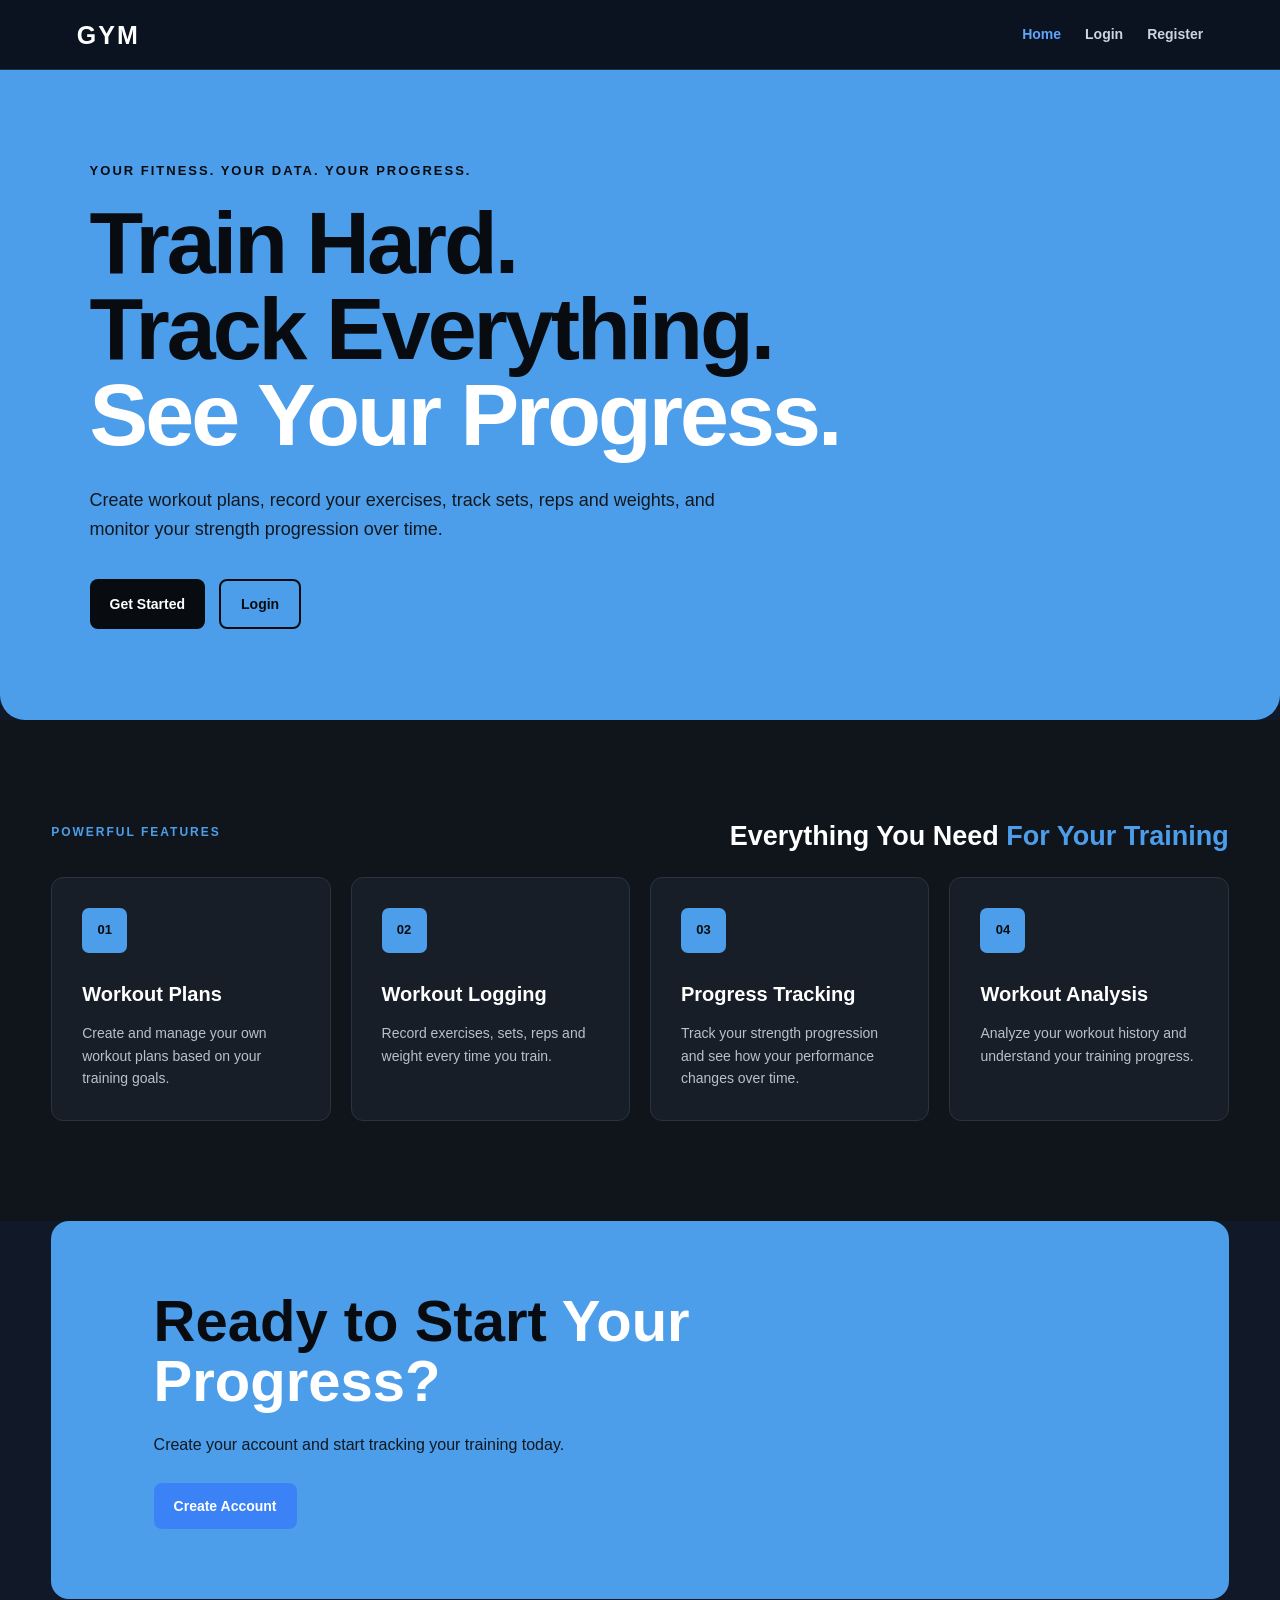
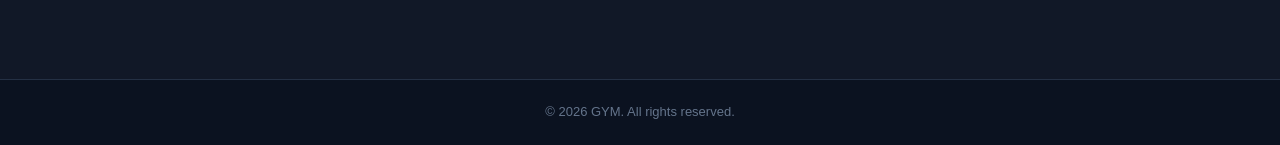
==== index.html @ 54dbe1bd "litte upgrade" ====
<!DOCTYPE html>
<html lang="en">
<head>
    <meta charset="UTF-8">
    <meta name="viewport" content="width=device-width, initial-scale=1.0">

    <title>Gym | Train. Track. Progress.</title>

    <!-- Main CSS -->
    <link rel="stylesheet" href="style.css">
    <script src="js/main.js"></script>
</head>

<body>

    <!-- Navigation Bar -->
    <header class="navbar">

        <div class="logo">
            <a href="index.html">GYM</a>
        </div>

        <nav>
            <a href="index.html" class="active">Home</a>
            <a href="login.html">Login</a>
            <a href="register.html">Register</a>
        </nav>

    </header>


    <!-- Hero Section -->
    <main>

        <section class="hero">

            <div class="hero-content">

                <p class="hero-tag">YOUR FITNESS. YOUR DATA. YOUR PROGRESS.</p>

                <h1>
                    Train Hard.<br>
                    Track Everything.<br>
                    <span>See Your Progress.</span>
                </h1>

                <p class="hero-description">
                    Create workout plans, record your exercises, track
                    sets, reps and weights, and monitor your strength
                    progression over time.
                </p>

                <div class="hero-buttons">
                    <a href="register.html" class="btn primary-btn">
                        Get Started
                    </a>

                    <a href="login.html" class="btn secondary-btn">
                        Login
                    </a>
                </div>

            </div>

        </section>


        <!-- Features Section -->
        <section class="features">

            <div class="section-heading">
                <p>POWERFUL FEATURES</p>

                <h2>
                    Everything You Need
                    <span>For Your Training</span>
                </h2>
            </div>


            <div class="feature-grid">

                <!-- Feature 1 -->
                <article class="feature-card">

                    <div class="feature-icon">01</div>

                    <h3>Workout Plans</h3>

                    <p>
                        Create and manage your own workout plans
                        based on your training goals.
                    </p>

                </article>


                <!-- Feature 2 -->
                <article class="feature-card">

                    <div class="feature-icon">02</div>

                    <h3>Workout Logging</h3>

                    <p>
                        Record exercises, sets, reps and weight
                        every time you train.
                    </p>

                </article>


                <!-- Feature 3 -->
                <article class="feature-card">

                    <div class="feature-icon">03</div>

                    <h3>Progress Tracking</h3>

                    <p>
                        Track your strength progression and see
                        how your performance changes over time.
                    </p>

                </article>


                <!-- Feature 4 -->
                <article class="feature-card">

                    <div class="feature-icon">04</div>

                    <h3>Workout Analysis</h3>

                    <p>
                        Analyze your workout history and understand
                        your training progress.
                    </p>

                </article>

            </div>

        </section>


        <!-- Call To Action -->
        <section class="cta">

            <div class="cta-content">

                <h2>
                    Ready to Start
                    <span>Your Progress?</span>
                </h2>

                <p>
                    Create your account and start tracking your
                    training today.
                </p>

                <a href="register.html" class="btn primary-btn">
                    Create Account
                </a>

            </div>

        </section>

    </main>


    <!-- Footer -->
    <footer>

        <p>
            &copy; 2026 GYM. All rights reserved.
        </p>

    </footer>


    <!-- Main JavaScript -->
   <script src="js/main.js"></script>

</body>
</html>
---- style.css ----
```css
/* =========================================================
   GYM WEBSITE - MAIN STYLESHEET
   Theme: Medium Blue + Dark
   ========================================================= */


/* =========================================================
   1. GLOBAL RESET
   ========================================================= */

* {
    margin: 0;
    padding: 0;
    box-sizing: border-box;
}

html {
    scroll-behavior: smooth;
}

body {
    font-family: Arial, Helvetica, sans-serif;
    background: #10151c;
    color: #ffffff;
    line-height: 1.6;
}

a {
    text-decoration: none;
    color: inherit;
}

button,
input,
textarea,
select {
    font-family: inherit;
}

button {
    cursor: pointer;
}


/* =========================================================
   2. GENERAL CONTAINER
   ========================================================= */

main {
    width: 100%;
}

.login-page,
.register-page,
.dashboard,
.plans-page,
.program-page,
.workout-page,
.history-page,
.progress-page {
    width: min(1400px, 92%);
    margin: 0 auto;
}


/* =========================================================
   3. NAVIGATION
   ========================================================= */

.navbar {
    min-height: 76px;
    padding: 0 4%;

    display: flex;
    align-items: center;
    justify-content: space-between;

    background: #080c11;
    border-bottom: 1px solid #26313d;

    position: sticky;
    top: 0;
    z-index: 1000;
}

.logo a {
    font-size: 28px;
    font-weight: 900;
    letter-spacing: 3px;
    color: #4d9eea;
}

.navbar nav {
    display: flex;
    align-items: center;
    gap: 24px;
}

.navbar nav a {
    color: #ffffff;
    font-size: 14px;
    font-weight: 600;
    transition: 0.25s ease;
}

.navbar nav a:hover,
.navbar nav a.active {
    color: #5ca8ed;
}

.logout-btn {
    border: none;
    background: #4d9eea;
    color: #080c11;

    padding: 10px 18px;
    border-radius: 7px;

    font-weight: 700;
    font-size: 14px;

    transition: 0.25s ease;
}

.logout-btn:hover {
    background: #78baf0;
    transform: translateY(-2px);
}


/* =========================================================
   4. BUTTONS
   ========================================================= */

.btn {
    display: inline-flex;
    align-items: center;
    justify-content: center;

    padding: 12px 22px;

    border-radius: 7px;

    font-size: 14px;
    font-weight: 700;

    border: none;

    transition: 0.25s ease;
}

.primary-btn {
    background: #4d9eea;
    color: #080c11;
}

.primary-btn:hover {
    background: #78baf0;
    transform: translateY(-2px);
}

.secondary-btn {
    background: #1a222c;
    color: #ffffff;
    border: 1px solid #354353;
}

.secondary-btn:hover {
    background: #263341;
    border-color: #4d9eea;
}


/* =========================================================
   5. HERO SECTION
   ========================================================= */

.hero {
    min-height: 650px;

    display: flex;
    align-items: center;

    padding: 80px 7%;

    background: #4d9eea;
    color: #080c11;

    border-radius: 0 0 25px 25px;
}

.hero-content {
    max-width: 800px;
}

.hero-tag {
    font-size: 13px;
    font-weight: 900;
    letter-spacing: 2px;
    margin-bottom: 18px;
}

.hero h1 {
    font-size: clamp(48px, 7vw, 88px);
    line-height: 0.98;
    letter-spacing: -3px;
    margin-bottom: 28px;
}

.hero h1 span {
    color: #ffffff;
}

.hero-description {
    max-width: 650px;
    font-size: 18px;
    margin-bottom: 35px;
    color: #111820;
}

.hero-buttons {
    display: flex;
    gap: 14px;
    flex-wrap: wrap;
}

.hero .primary-btn {
    background: #080c11;
    color: #ffffff;
}

.hero .primary-btn:hover {
    background: #1d2731;
}

.hero .secondary-btn {
    background: transparent;
    color: #080c11;
    border: 2px solid #080c11;
}


/* =========================================================
   6. SECTION HEADINGS
   ========================================================= */

.section-heading {
    margin-bottom: 35px;
}

.section-heading p,
.section-label,
.page-label,
.card-label,
.dashboard-label {
    font-size: 12px;
    font-weight: 800;
    letter-spacing: 2px;
    color: #4d9eea;
    margin-bottom: 8px;
}

.section-heading h2,
.card-header h2 {
    font-size: 30px;
    line-height: 1.2;
}

.section-heading h2 span,
.info-content h2 span,
.cta h2 span {
    color: #4d9eea;
}


/* =========================================================
   7. FEATURES
   ========================================================= */

.features {
    padding: 100px 4%;
    background: #10151c;
    color: #ffffff;
}

.feature-grid {
    display: grid;
    grid-template-columns: repeat(4, 1fr);
    gap: 20px;
}

.feature-card {
    padding: 30px;

    background: #171e27;

    border: 1px solid #283441;
    border-radius: 12px;

    transition: 0.25s ease;
}

.feature-card:hover {
    transform: translateY(-5px);
    border-color: #4d9eea;
}

.feature-icon {
    width: 45px;
    height: 45px;

    display: flex;
    align-items: center;
    justify-content: center;

    margin-bottom: 25px;

    background: #4d9eea;
    color: #080c11;

    border-radius: 7px;

    font-size: 13px;
    font-weight: 900;
}

.feature-card h3 {
    font-size: 20px;
    margin-bottom: 12px;
}

.feature-card p {
    color: #b8c1ca;
    font-size: 14px;
}


/* =========================================================
   8. CTA
   ========================================================= */

.cta {
    margin: 0 4% 80px;
    padding: 70px 8%;

    background: #4d9eea;
    color: #080c11;

    border-radius: 18px;
}

.cta-content {
    max-width: 750px;
}

.cta h2 {
    font-size: clamp(35px, 5vw, 58px);
    line-height: 1.05;
    margin-bottom: 20px;
}

.cta h2 span {
    color: #ffffff;
}

.cta p {
    margin-bottom: 25px;
    color: #111820;
}


/* =========================================================
   9. LOGIN & REGISTER
   ========================================================= */

.login-page,
.register-page {
    min-height: calc(100vh - 76px);

    display: flex;
    align-items: center;
    justify-content: center;

    padding: 50px 0;
}

.login-container,
.register-container {
    width: 100%;
    max-width: 470px;

    padding: 42px;

    background: #171e27;

    border: 1px solid #2d3a48;
    border-radius: 15px;

    box-shadow: 0 20px 60px rgba(0, 0, 0, 0.35);
}

.login-header,
.register-header {
    text-align: center;
    margin-bottom: 32px;
}

.login-header h1,
.register-header h1 {
    font-size: 42px;
    letter-spacing: 4px;
    color: #4d9eea;
}

.login-header p,
.register-header p {
    color: #b8c1ca;
    margin-top: 8px;
}


/* =========================================================
   10. FORMS
   ========================================================= */

.form-group {
    margin-bottom: 20px;
}

.form-group label {
    display: block;
    margin-bottom: 8px;

    font-size: 14px;
    font-weight: 700;

    color: #ffffff;
}

.form-group input,
.form-group textarea,
.form-group select {
    width: 100%;

    padding: 13px 14px;

    background: #0e141b;
    color: #ffffff;

    border: 1px solid #354353;
    border-radius: 7px;

    outline: none;

    font-size: 14px;

    transition: 0.25s ease;
}

.form-group input::placeholder,
.form-group textarea::placeholder {
    color: #75818d;
}

.form-group input:focus,
.form-group textarea:focus,
.form-group select:focus {
    border-color: #4d9eea;
    box-shadow: 0 0 0 3px rgba(77, 158, 234, 0.12);
}

.form-group textarea {
    resize: vertical;
    min-height: 100px;
}

.form-group select {
    cursor: pointer;
}

form > button {
    width: 100%;

    padding: 14px;

    border: none;
    border-radius: 7px;

    background: #4d9eea;
    color: #080c11;

    font-weight: 800;
    font-size: 15px;

    transition: 0.25s ease;
}

form > button:hover {
    background: #78baf0;
}

.form-message {
    min-height: 20px;
    margin: 8px 0 15px;

    font-size: 13px;
}

.register-link,
.login-link {
    text-align: center;
    margin-top: 25px;

    color: #aab5bf;
    font-size: 14px;
}

.register-link a,
.login-link a {
    color: #4d9eea;
    font-weight: 700;
}

.register-link a:hover,
.login-link a:hover {
    text-decoration: underline;
}


/* =========================================================
   11. PAGE HEADER
   ========================================================= */

.page-header,
.dashboard-header {
    padding: 55px 0 35px;

    display: flex;
    align-items: flex-end;
    justify-content: space-between;

    gap: 30px;
}

.page-header h1,
.dashboard-header h1 {
    font-size: clamp(35px, 5vw, 55px);
    line-height: 1.05;
    margin-bottom: 12px;
}

.page-header p:not(.page-label),
.dashboard-header p:not(.dashboard-label) {
    color: #aeb8c2;
    max-width: 650px;
}


/* =========================================================
   12. DASHBOARD
   ========================================================= */

.stats-grid {
    display: grid;
    grid-template-columns: repeat(4, 1fr);
    gap: 18px;
    margin-bottom: 30px;
}

.stat-card {
    padding: 25px;

    background: #171e27;

    border: 1px solid #2b3845;
    border-radius: 12px;
}

.stat-card p {
    color: #9da9b4;
    font-size: 13px;
    margin-bottom: 8px;
}

.stat-card h2 {
    font-size: 34px;
    margin-bottom: 5px;
}

.stat-card span {
    color: #6f7c88;
    font-size: 12px;
}

.dashboard-grid {
    display: grid;
    grid-template-columns: 1.5fr 1fr;
    gap: 20px;
}

.dashboard-card,
.filter-card,
.workout-info-card,
.form-card,
.info-card {
    background: #171e27;
    border: 1px solid #2b3845;
    border-radius: 12px;
    padding: 30px;
}

.card-header {
    display: flex;
    align-items: center;
    justify-content: space-between;
    gap: 20px;
    margin-bottom: 25px;
}

.card-header > a {
    color: #4d9eea;
    font-size: 13px;
    font-weight: 700;
}

.workout-list {
    display: flex;
    flex-direction: column;
    gap: 12px;
}

.empty-state {
    padding: 45px 25px;
    text-align: center;
    color: #8d99a5;
}

.empty-state h3 {
    color: #ffffff;
    margin-bottom: 8px;
}

.empty-state p {
    max-width: 450px;
    margin: 0 auto 20px;
}

.empty-icon {
    width: 55px;
    height: 55px;

    display: flex;
    align-items: center;
    justify-content: center;

    margin: 0 auto 20px;

    border-radius: 50%;

    background: #4d9eea;
    color: #080c11;

    font-size: 25px;
    font-weight: 900;
}


/* =========================================================
   13. QUICK ACTIONS
   ========================================================= */

.quick-actions {
    display: flex;
    flex-direction: column;
    gap: 12px;
}

.action-card {
    display: flex;
    align-items: center;
    gap: 18px;

    padding: 18px;

    background: #10151c;
    border: 1px solid #2c3946;
    border-radius: 9px;

    transition: 0.25s ease;
}

.action-card:hover {
    border-color: #4d9eea;
    transform: translateX(4px);
}

.action-number {
    color: #4d9eea;
    font-weight: 900;
    font-size: 13px;
}

.action-card h3 {
    font-size: 15px;
    margin-bottom: 3px;
}

.action-card p {
    color: #85919c;
    font-size: 12px;
}


/* =========================================================
   14. MOTIVATION / INFO CARD
   ========================================================= */

.motivation-card,
.info-card {
    margin-top: 25px;
    margin-bottom: 60px;
}

.motivation-card {
    padding: 50px;

    background: #4d9eea;
    color: #080c11;

    border-radius: 15px;
}

.motivation-card h2,
.info-content h2 {
    font-size: clamp(28px, 4vw, 45px);
    line-height: 1.1;
    margin-bottom: 15px;
}

.motivation-card h2 span {
    color: #ffffff;
}

.motivation-card p:not(.card-label) {
    max-width: 700px;
    color: #111820;
}


/* =========================================================
   15. PLANS
   ========================================================= */

.plans-section,
.programs-section,
.history-section {
    margin-top: 30px;
    margin-bottom: 50px;
}

.plans-grid,
.programs-grid {
    display: grid;
    grid-template-columns: repeat(3, 1fr);
    gap: 20px;
}

.plan-card,
.program-card {
    padding: 25px;

    background: #171e27;

    border: 1px solid #2b3845;
    border-radius: 12px;

    transition: 0.25s ease;
}

.plan-card:hover,
.program-card:hover {
    border-color: #4d9eea;
    transform: translateY(-4px);
}

.plan-card h3,
.program-card h3 {
    font-size: 21px;
    margin-bottom: 10px;
}

.plan-card p,
.program-card p {
    color: #9ba6b0;
    font-size: 14px;
}

.plan-actions,
.program-actions {
    display: flex;
    gap: 8px;
    margin-top: 20px;
}


/* =========================================================
   16. FORM CARD
   ========================================================= */

.form-card {
    margin-bottom: 35px;
}

.hidden {
    display: none !important;
}

.close-btn {
    width: 35px;
    height: 35px;

    border: none;
    border-radius: 6px;

    background: #26313d;
    color: #ffffff;

    font-size: 22px;

    transition: 0.2s ease;
}

.close-btn:hover {
    background: #4d9eea;
    color: #080c11;
}

.form-actions {
    display: flex;
    justify-content: flex-end;
    gap: 12px;
    margin-top: 25px;
}


/* =========================================================
   17. WORKOUT EXERCISES
   ========================================================= */

.exercise-section {
    margin: 35px 0;
}

.exercise-card {
    margin-bottom: 20px;
    padding: 25px;

    background: #10151c;

    border: 1px solid #2b3845;
    border-radius: 10px;
}

.exercise-header {
    display: flex;
    justify-content: space-between;
    align-items: center;

    margin-bottom: 20px;
}

.exercise-header > div {
    display: flex;
    align-items: center;
    gap: 12px;
}

.exercise-number {
    color: #4d9eea;
    font-weight: 900;
}

.exercise-header h3 {
    font-size: 20px;
}

.remove-exercise,
.remove-set {
    border: none;
    background: transparent;
    color: #87939e;
    font-size: 22px;
}

.remove-exercise:hover,
.remove-set:hover {
    color: #ffffff;
}

.sets-container {
    margin-top: 20px;
}

.sets-header {
    display: flex;
    align-items: center;
    justify-content: space-between;

    margin-bottom: 12px;
}

.sets-header h4 {
    font-size: 15px;
}

.add-set-button {
    border: none;
    background: transparent;
    color: #4d9eea;
    font-weight: 700;
    font-size: 13px;
}

.set-list {
    display: flex;
    flex-direction: column;
    gap: 10px;
}

.set-row {
    display: grid;
    grid-template-columns: 35px 1fr 1fr 35px;
    align-items: end;
    gap: 10px;

    padding: 12px;

    background: #171e27;
    border: 1px solid #293541;
    border-radius: 7px;
}

.set-number {
    color: #4d9eea;
    font-weight: 900;
    padding-bottom: 12px;
}

.set-input label {
    display: block;
    color: #8f9ba6;
    font-size: 11px;
    margin-bottom: 5px;
}

.set-input input {
    width: 100%;
    padding: 9px;

    background: #0e141b;
    color: #ffffff;

    border: 1px solid #354353;
    border-radius: 5px;

    outline: none;
}

.set-input input:focus {
    border-color: #4d9eea;
}


/* =========================================================
   18. FILTERS
   ========================================================= */

.filter-card {
    margin-bottom: 35px;
}

.filter-header {
    display: flex;
    justify-content: space-between;
    align-items: center;

    margin-bottom: 25px;
}

.filter-grid {
    display: grid;
    grid-template-columns: 2fr 1fr 1fr;
    gap: 15px;
}


/* =========================================================
   19. HISTORY
   ========================================================= */

.history-list {
    display: flex;
    flex-direction: column;
    gap: 14px;
}

.history-item {
    padding: 20px;

    display: flex;
    justify-content: space-between;
    align-items: center;
    gap: 20px;

    background: #171e27;
    border: 1px solid #2b3845;
    border-radius: 10px;
}

.history-item:hover {
    border-color: #4d9eea;
}

.history-item h3 {
    font-size: 17px;
}

.history-item p {
    color: #8995a0;
    font-size: 13px;
}

.history-actions {
    display: flex;
    gap: 8px;
}


/* =========================================================
   20. MODAL
   ========================================================= */

.modal {
    position: fixed;
    inset: 0;
    z-index: 2000;

    display: flex;
    align-items: center;
    justify-content: center;

    padding: 20px;

    background: rgba(0, 0, 0, 0.75);
}

.modal.hidden {
    display: none;
}

.modal-content {
    width: 100%;
    max-width: 750px;
    max-height: 90vh;

    overflow-y: auto;

    padding: 30px;

    background: #171e27;
    color: #ffffff;

    border: 1px solid #354353;
    border-radius: 14px;
}

.modal-info {
    display: grid;
    grid-template-columns: 1fr 1fr;
    gap: 15px;

    margin-bottom: 25px;
}

.modal-info > div {
    padding: 15px;

    background: #10151c;
    border-radius: 7px;
}

.modal-info span {
    display: block;
    color: #7f8b96;
    font-size: 12px;
    margin-bottom: 4px;
}

.modal-exercises h3,
.modal-notes h3 {
    margin-bottom: 12px;
}

.modal-notes {
    margin-top: 25px;
    padding-top: 25px;
    border-top: 1px solid #2d3945;
}

.modal-notes p {
    color: #aab4bd;
}

.modal-actions {
    margin-top: 25px;
}

.delete-btn {
    padding: 11px 18px;

    border: 1px solid #596570;
    border-radius: 6px;

    background: transparent;
    color: #ffffff;

    font-weight: 700;
}

.delete-btn:hover {
    background: #26313d;
}


/* =========================================================
   21. PROGRAM PAGE
   ========================================================= */

.program-page {
    padding-bottom: 40px;
}

.program-card {
    position: relative;
}

.program-card .program-goal {
    display: inline-block;

    padding: 5px 10px;
    margin-bottom: 15px;

    background: #4d9eea;
    color: #080c11;

    border-radius: 5px;

    font-size: 11px;
    font-weight: 900;
    text-transform: uppercase;
}

.program-meta {
    display: grid;
    grid-template-columns: 1fr 1fr;
    gap: 10px;

    margin-top: 20px;
}

.program-meta div {
    padding: 12px;
    background: #10151c;
    border-radius: 6px;
}

.program-meta span {
    display: block;
    color: #75818d;
    font-size: 11px;
}

.program-meta strong {
    font-size: 14px;
}


/* =========================================================
   22. PROGRESS
   ========================================================= */

.progress-page {
    padding-bottom: 60px;
}

.progress-chart-card {
    padding: 30px;
    margin-bottom: 25px;

    background: #171e27;

    border: 1px solid #2b3845;
    border-radius: 12px;
}

.chart-container {
    width: 100%;
    min-height: 350px;

    display: flex;
    align-items: center;
    justify-content: center;

    margin-top: 25px;

    background: #10151c;
    border-radius: 8px;
}

.progress-summary {
    display: grid;
    grid-template-columns: repeat(3, 1fr);
    gap: 18px;
}


/* =========================================================
   23. FOOTER
   ========================================================= */

footer {
    padding: 30px 20px;

    text-align: center;

    background: #080c11;
    color: #75818d;

    border-top: 1px solid #26313d;

    font-size: 13px;
}


/* =========================================================
   24. RESPONSIVE - TABLET
   ========================================================= */

@media (max-width: 1000px) {

    .navbar {
        padding: 15px 4%;
        flex-direction: column;
        gap: 15px;
    }

    .navbar nav {
        flex-wrap: wrap;
        justify-content: center;
        gap: 14px;
    }

    .feature-grid {
        grid-template-columns: repeat(2, 1fr);
    }

    .stats-grid {
        grid-template-columns: repeat(2, 1fr);
    }

    .dashboard-grid {
        grid-template-columns: 1fr;
    }

    .plans-grid,
    .programs-grid {
        grid-template-columns: repeat(2, 1fr);
    }

    .filter-grid {
        grid-template-columns: 1fr 1fr;
    }

    .filter-grid .form-group:first-child {
        grid-column: 1 / -1;
    }
}


/* =========================================================
   25. RESPONSIVE - MOBILE
   ========================================================= */

@media (max-width: 650px) {

    .navbar {
        position: relative;
    }

    .navbar nav {
        width: 100%;
        gap: 10px;
    }

    .navbar nav a {
        font-size: 12px;
    }

    .hero {
        min-height: 560px;
        padding: 60px 7%;
    }

    .hero h1 {
        font-size: 48px;
        letter-spacing: -2px;
    }

    .hero-description {
        font-size: 15px;
    }

    .features {
        padding: 70px 5%;
    }

    .feature-grid {
        grid-template-columns: 1fr;
    }

    .cta {
        margin: 0 3% 60px;
        padding: 50px 7%;
    }

    .login-container,
    .register-container {
        padding: 30px 22px;
    }

    .page-header,
    .dashboard-header {
        flex-direction: column;
        align-items: flex-start;
        padding-top: 40px;
    }

    .stats-grid {
        grid-template-columns: 1fr;
    }

    .plans-grid,
    .programs-grid {
        grid-template-columns: 1fr;
    }

    .filter-grid {
        grid-template-columns: 1fr;
    }

    .filter-grid .form-group:first-child {
        grid-column: auto;
    }

    .dashboard-card,
    .filter-card,
    .workout-info-card,
    .form-card,
    .info-card {
        padding: 22px;
    }

    .set-row {
        grid-template-columns: 28px 1fr 1fr 28px;
    }

    .history-item {
        flex-direction: column;
        align-items: flex-start;
    }

    .modal-content {
        padding: 22px;
    }

    .modal-info {
        grid-template-columns: 1fr;
    }

    .form-actions {
        flex-direction: column;
    }

    .form-actions .btn {
        width: 100%;
    }
}

/* =========================================
   GYM - WORKOUT PLANS PAGE
   ========================================= */

/* ---------- RESET ---------- */

* {
    margin: 0;
    padding: 0;
    box-sizing: border-box;
}

body {
    font-family: Arial, Helvetica, sans-serif;
    background: #111827;
    color: white;
    min-height: 100vh;
}


/* ---------- NAVBAR ---------- */

.navbar {
    width: 100%;
    min-height: 70px;
    background: #0b1220;
    display: flex;
    align-items: center;
    justify-content: space-between;
    padding: 0 6%;
    border-bottom: 1px solid #243044;
}

.logo a {
    color: white;
    text-decoration: none;
    font-size: 25px;
    font-weight: 800;
    letter-spacing: 2px;
}

.navbar nav {
    display: flex;
    align-items: center;
    gap: 24px;
}

.navbar nav a {
    color: #cbd5e1;
    text-decoration: none;
    font-size: 14px;
    font-weight: 600;
    transition: 0.2s ease;
}

.navbar nav a:hover,
.navbar nav a.active {
    color: #60a5fa;
}


/* ---------- LOGOUT ---------- */

.logout-btn {
    border: 1px solid #374151;
    background: transparent;
    color: white;
    padding: 9px 16px;
    border-radius: 7px;
    cursor: pointer;
    font-weight: 600;
    transition: 0.2s ease;
}

.logout-btn:hover {
    background: #ef4444;
    border-color: #ef4444;
}


/* ---------- MAIN ---------- */

.plans-page {
    width: min(1200px, 92%);
    margin: 0 auto;
    padding: 55px 0 80px;
}


/* ---------- PAGE HEADER ---------- */

.page-header {
    display: flex;
    align-items: center;
    justify-content: space-between;
    gap: 30px;
    margin-bottom: 35px;
}

.page-label,
.section-label,
.card-label {
    color: #60a5fa;
    font-size: 12px;
    font-weight: 800;
    letter-spacing: 2px;
    margin-bottom: 8px;
}

.page-header h1 {
    font-size: 42px;
    line-height: 1.1;
    margin-bottom: 12px;
}

.page-header p:not(.page-label) {
    color: #94a3b8;
    max-width: 600px;
    line-height: 1.6;
}


/* ---------- BUTTONS ---------- */

.btn {
    border: none;
    border-radius: 8px;
    padding: 12px 20px;
    font-size: 14px;
    font-weight: 700;
    cursor: pointer;
    transition: 0.2s ease;
}

.primary-btn {
    background: #3b82f6;
    color: white;
}

.primary-btn:hover {
    background: #2563eb;
    transform: translateY(-1px);
}

.secondary-btn {
    background: #374151;
    color: white;
}

.secondary-btn:hover {
    background: #4b5563;
}

.btn-danger {
    background: #7f1d1d;
    color: white;
    padding: 8px 13px;
    font-size: 12px;
}

.btn-danger:hover {
    background: #dc2626;
}


/* ---------- CREATE FORM ---------- */

.form-card {
    background: #1e293b;
    border: 1px solid #334155;
    border-radius: 14px;
    padding: 30px;
    margin-bottom: 45px;
    box-shadow: 0 10px 30px rgba(0, 0, 0, 0.25);
}


/* Hidden state */

.hidden {
    display: none;
}


/* ---------- FORM HEADER ---------- */

.card-header {
    display: flex;
    justify-content: space-between;
    align-items: flex-start;
    margin-bottom: 28px;
}

.card-header h2 {
    font-size: 25px;
}

.close-btn {
    width: 35px;
    height: 35px;
    border: none;
    border-radius: 50%;
    background: #374151;
    color: white;
    font-size: 24px;
    cursor: pointer;
    line-height: 30px;
}

.close-btn:hover {
    background: #ef4444;
}


/* ---------- FORM ---------- */

.form-group {
    margin-bottom: 20px;
}

.form-group label {
    display: block;
    margin-bottom: 8px;
    font-size: 14px;
    font-weight: 700;
    color: #e5e7eb;
}

.form-group input,
.form-group textarea,
.form-group select {
    width: 100%;
    background: #111827;
    border: 1px solid #374151;
    color: white;
    border-radius: 8px;
    padding: 13px 14px;
    font-size: 14px;
    outline: none;
    transition: 0.2s ease;
}

.form-group input:focus,
.form-group textarea:focus,
.form-group select:focus {
    border-color: #3b82f6;
    box-shadow: 0 0 0 3px rgba(59, 130, 246, 0.15);
}

.form-group textarea {
    resize: vertical;
    min-height: 110px;
}

.form-group select {
    cursor: pointer;
}


/* ---------- FORM MESSAGE ---------- */

.form-message {
    min-height: 22px;
    color: #60a5fa;
    font-size: 14px;
    margin-bottom: 15px;
}


/* ---------- FORM ACTIONS ---------- */

.form-actions {
    display: flex;
    justify-content: flex-end;
    gap: 12px;
    margin-top: 10px;
}


/* ---------- PLANS SECTION ---------- */

.plans-section {
    margin-top: 30px;
}

.section-heading {
    display: flex;
    justify-content: space-between;
    align-items: center;
    margin-bottom: 25px;
}

.section-heading h2 {
    font-size: 27px;
}

#planCount {
    background: #1e40af;
    color: white;
    padding: 7px 13px;
    border-radius: 20px;
    font-size: 13px;
    font-weight: 700;
}


/* ---------- PLANS GRID ---------- */

.plans-grid {
    display: grid;
    grid-template-columns: repeat(3, 1fr);
    gap: 22px;
}


/* ---------- PLAN CARD ---------- */

.plan-card {
    background: #1e293b;
    border: 1px solid #334155;
    border-radius: 13px;
    padding: 23px;
    min-height: 190px;
    transition: 0.25s ease;
}

.plan-card:hover {
    transform: translateY(-4px);
    border-color: #3b82f6;
    box-shadow: 0 12px 30px rgba(0, 0, 0, 0.25);
}

.plan-card-header {
    display: flex;
    align-items: flex-start;
    justify-content: space-between;
    gap: 15px;
    margin-bottom: 18px;
}

.plan-card h3 {
    color: white;
    font-size: 20px;
    line-height: 1.3;
}

.plan-card p {
    color: #94a3b8;
    font-size: 14px;
    line-height: 1.6;
    margin-bottom: 12px;
}

.plan-card strong {
    color: #e5e7eb;
}


/* ---------- EMPTY STATE ---------- */

.empty-state {
    grid-column: 1 / -1;
    text-align: center;
    background: #1e293b;
    border: 1px dashed #475569;
    border-radius: 14px;
    padding: 55px 25px;
}

.empty-icon {
    width: 55px;
    height: 55px;
    margin: 0 auto 18px;
    display: flex;
    align-items: center;
    justify-content: center;
    border-radius: 50%;
    background: #2563eb;
    color: white;
    font-size: 30px;
}

.empty-state h3 {
    font-size: 21px;
    margin-bottom: 9px;
}

.empty-state p {
    color: #94a3b8;
    margin-bottom: 22px;
}


/* ---------- INFORMATION CARD ---------- */

.info-card {
    margin-top: 50px;
    padding: 40px;
    border-radius: 15px;
    background: #2563eb;
}

.info-content {
    max-width: 700px;
}

.info-card .card-label {
    color: #dbeafe;
}

.info-card h2 {
    font-size: 32px;
    line-height: 1.25;
    margin-bottom: 15px;
}

.info-card h2 span {
    color: #bfdbfe;
}

.info-card p:not(.card-label) {
    color: #dbeafe;
    line-height: 1.7;
}


/* ---------- FOOTER ---------- */

footer {
    background: #0b1220;
    border-top: 1px solid #243044;
    text-align: center;
    padding: 22px;
}

footer p {
    color: #64748b;
    font-size: 13px;
}


/* =========================================
   RESPONSIVE
   ========================================= */

@media (max-width: 950px) {

    .navbar {
        padding: 15px 4%;
        flex-direction: column;
        gap: 15px;
    }

    .navbar nav {
        flex-wrap: wrap;
        justify-content: center;
        gap: 15px;
    }

    .page-header {
        flex-direction: column;
        align-items: flex-start;
    }

    .page-header h1 {
        font-size: 35px;
    }

    .plans-grid {
        grid-template-columns: repeat(2, 1fr);
    }

}


@media (max-width: 650px) {

    .plans-page {
        width: 90%;
        padding-top: 35px;
    }

    .navbar nav {
        gap: 10px;
    }

    .navbar nav a {
        font-size: 12px;
    }

    .page-header h1 {
        font-size: 30px;
    }

    .plans-grid {
        grid-template-columns: 1fr;
    }

    .form-card {
        padding: 20px;
    }

    .section-heading {
        align-items: flex-start;
        gap: 15px;
    }

    .info-card {
        padding: 28px 22px;
    }

    .info-card h2 {
        font-size: 26px;
    }

}
.progress-controls {
    display: grid;
    grid-template-columns: 1fr 1fr;
    gap: 20px;
    margin-bottom: 30px;
}

.progress-card {
    margin-bottom: 30px;
}

.chart-container {
    width: 100%;
    min-height: 450px;
    background: #0b1220;
    border-radius: 12px;
    overflow: hidden;
}

#progressChart {
    display: block;
    width: 100%;
}

.progress-summary-section {
    margin-top: 30px;
}

.progress-summary {
    display: grid;
    grid-template-columns: repeat(3, 1fr);
    gap: 20px;
    margin-top: 20px;
}

.summary-card {
    background: #111827;
    border: 1px solid #263244;
    border-radius: 12px;
    padding: 25px;
}

.summary-card h3 {
    margin-bottom: 10px;
    color: #9ca3af;
}

.summary-card strong {
    display: block;
    font-size: 28px;
    color: white;
    margin-bottom: 8px;
}

.summary-card p {
    color: #9ca3af;
}

@media (max-width: 700px) {

    .progress-controls {
        grid-template-columns: 1fr;
    }

    .progress-summary {
        grid-template-columns: 1fr;
    }

}
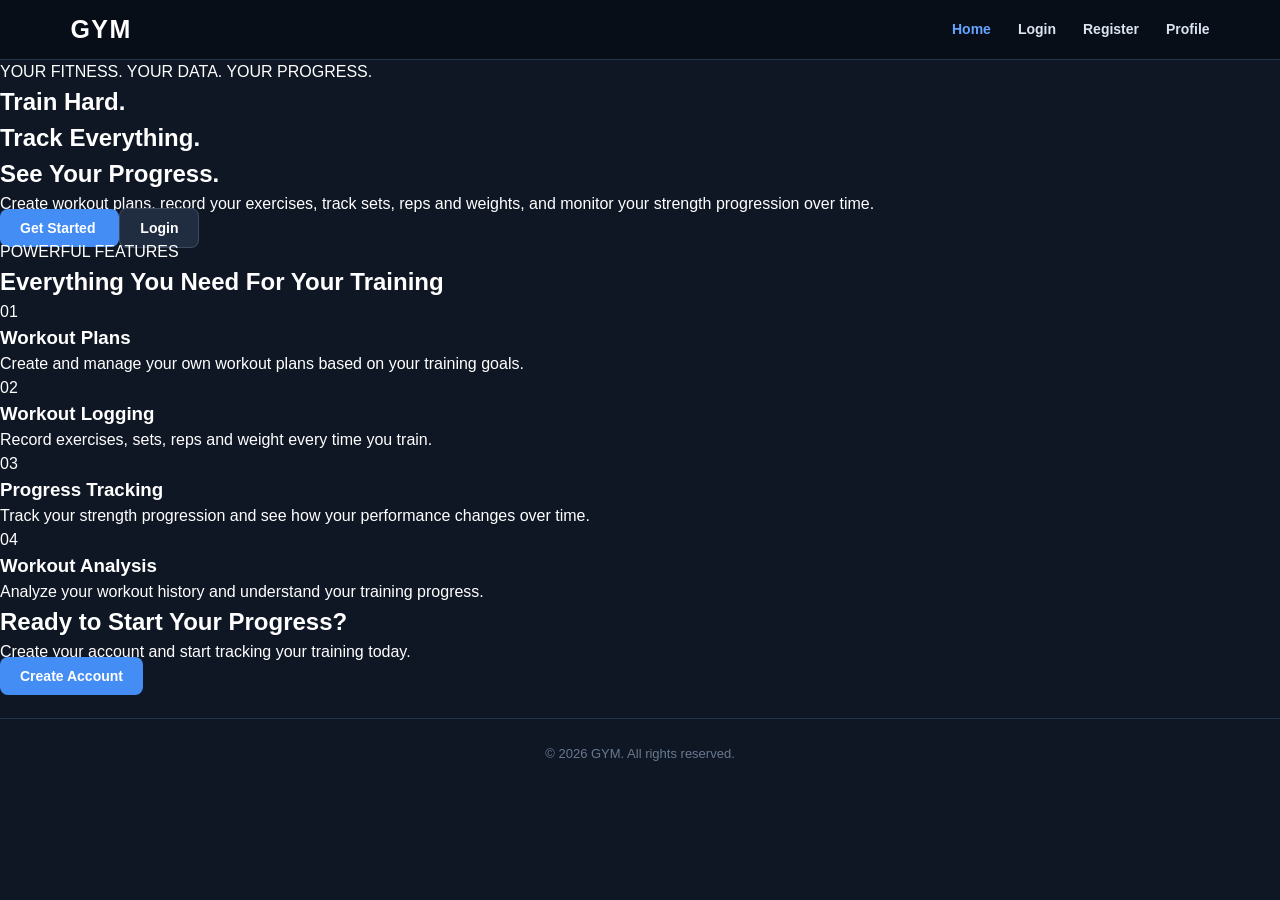
==== commit 82fbe7bb: "done" ====
--- a/index.html
+++ b/index.html
@@ -25,6 +25,7 @@
             <a href="index.html" class="active">Home</a>
             <a href="login.html">Login</a>
             <a href="register.html">Register</a>
+            <a href="profile.html">Profile</a>
         </nav>
 
     </header>
--- a/style.css
+++ b/style.css
@@ -1,12 +1,11 @@
-```css
-/* =========================================================
-   GYM WEBSITE - MAIN STYLESHEET
-   Theme: Medium Blue + Dark
-   ========================================================= */
-
-
-/* =========================================================
-   1. GLOBAL RESET
+/* =========================================================
+   GYM TRACKER
+   GLOBAL STYLESHEET
+   ========================================================= */
+
+
+/* =========================================================
+   1. RESET
    ========================================================= */
 
 * {
@@ -21,799 +20,861 @@
 
 body {
     font-family: Arial, Helvetica, sans-serif;
-    background: #10151c;
+    background: #0f1724;
     color: #ffffff;
-    line-height: 1.6;
-}
-
-a {
-    text-decoration: none;
-    color: inherit;
+    min-height: 100vh;
+    line-height: 1.5;
 }
 
 button,
 input,
 textarea,
 select {
-    font-family: inherit;
+    font: inherit;
 }
 
 button {
     cursor: pointer;
 }
 
-
-/* =========================================================
-   2. GENERAL CONTAINER
+a {
+    color: inherit;
+    text-decoration: none;
+}
+
+img {
+    max-width: 100%;
+    display: block;
+}
+
+
+/* =========================================================
+   2. GLOBAL COLORS
+   ========================================================= */
+
+:root {
+    --bg: #0f1724;
+    --bg-dark: #080e18;
+    --bg-card: #182334;
+    --bg-card-light: #202d40;
+    --bg-input: #101925;
+
+    --border: #304158;
+    --border-light: #3b4c64;
+
+    --blue: #438df5;
+    --blue-dark: #2f73d4;
+    --blue-light: #65a5ff;
+
+    --white: #ffffff;
+    --text: #f5f7fa;
+    --text-light: #b5c2d4;
+    --text-muted: #8494aa;
+
+    --green: #31c48d;
+    --red: #ef6262;
+    --yellow: #f4c95d;
+
+    --radius: 10px;
+    --radius-large: 16px;
+
+    --shadow: 0 10px 30px rgba(0, 0, 0, 0.25);
+}
+
+
+/* =========================================================
+   3. NAVBAR
+   ========================================================= */
+
+.navbar {
+    width: 100%;
+    min-height: 60px;
+    background: #080e18;
+    border-bottom: 1px solid #263449;
+
+    display: flex;
+    align-items: center;
+    justify-content: space-between;
+
+    padding: 0 5.5%;
+
+    position: relative;
+    z-index: 100;
+}
+
+.logo {
+    font-size: 25px;
+    font-weight: 800;
+    letter-spacing: 1.5px;
+    color: #ffffff;
+}
+
+.navbar nav {
+    display: flex;
+    align-items: center;
+    gap: 27px;
+}
+
+.navbar nav a {
+    color: #dbe4f1;
+    font-size: 14px;
+    font-weight: 600;
+    transition: 0.2s ease;
+}
+
+.navbar nav a:hover {
+    color: var(--blue-light);
+}
+
+.navbar nav a.active {
+    color: var(--blue-light);
+}
+
+.logout-btn {
+    background: transparent;
+    color: #ffffff;
+
+    border: 1px solid #35445a;
+    border-radius: 8px;
+
+    padding: 8px 17px;
+
+    font-weight: 700;
+    font-size: 14px;
+
+    transition: 0.2s ease;
+}
+
+.logout-btn:hover {
+    background: #182438;
+    border-color: var(--blue);
+    color: var(--blue-light);
+}
+
+
+/* =========================================================
+   4. GENERAL PAGE LAYOUT
    ========================================================= */
 
 main {
     width: 100%;
 }
 
-.login-page,
-.register-page,
-.dashboard,
+.dashboard-page,
 .plans-page,
-.program-page,
 .workout-page,
 .history-page,
 .progress-page {
-    width: min(1400px, 92%);
+    width: 100%;
+    max-width: 1200px;
     margin: 0 auto;
-}
-
-
-/* =========================================================
-   3. NAVIGATION
-   ========================================================= */
-
-.navbar {
-    min-height: 76px;
-    padding: 0 4%;
-
+    padding: 55px 30px 80px;
+}
+
+
+/* =========================================================
+   5. PAGE HEADER
+   ========================================================= */
+
+.page-header {
+    display: flex;
+    justify-content: space-between;
+    align-items: flex-start;
+
+    gap: 30px;
+
+    margin-bottom: 45px;
+}
+
+.page-header > div {
+    flex: 1;
+}
+
+.page-eyebrow,
+.eyebrow {
+    display: block;
+
+    color: var(--blue-light);
+
+    font-size: 13px;
+    font-weight: 800;
+
+    letter-spacing: 1.8px;
+    text-transform: uppercase;
+
+    margin-bottom: 8px;
+}
+
+.page-header h1 {
+    color: #ffffff;
+    font-size: 42px;
+    line-height: 1.15;
+    margin-bottom: 12px;
+}
+
+.page-header p {
+    color: #9fb0c7;
+    font-size: 16px;
+    max-width: 700px;
+}
+
+
+/* =========================================================
+   6. BUTTONS
+   ========================================================= */
+
+.btn {
+    border: none;
+    border-radius: 8px;
+
+    padding: 11px 20px;
+
+    font-size: 14px;
+    font-weight: 700;
+
+    transition: all 0.2s ease;
+}
+
+.primary-btn {
+    background: var(--blue);
+    color: #ffffff;
+}
+
+.primary-btn:hover {
+    background: var(--blue-dark);
+    transform: translateY(-1px);
+}
+
+.secondary-btn {
+    background: #202d40;
+    color: #ffffff;
+    border: 1px solid #3b4b61;
+}
+
+.secondary-btn:hover {
+    background: #29384d;
+    border-color: var(--blue);
+}
+
+.danger-btn {
+    background: rgba(239, 98, 98, 0.12);
+    color: #ff8585;
+    border: 1px solid rgba(239, 98, 98, 0.35);
+}
+
+.danger-btn:hover {
+    background: rgba(239, 98, 98, 0.2);
+}
+
+.btn:disabled {
+    opacity: 0.55;
+    cursor: not-allowed;
+    transform: none;
+}
+
+
+/* =========================================================
+   7. FORMS
+   ========================================================= */
+
+.form-card {
+    background: #1b283a;
+    border: 1px solid #34465e;
+    border-radius: var(--radius-large);
+
+    padding: 30px;
+
+    box-shadow: var(--shadow);
+}
+
+.form-card h2 {
+    font-size: 25px;
+    margin-bottom: 25px;
+}
+
+.form-group {
+    margin-bottom: 20px;
+}
+
+.form-group label,
+.form-card label {
+    display: block;
+
+    color: #f4f7fb;
+
+    font-size: 14px;
+    font-weight: 700;
+
+    margin-bottom: 8px;
+}
+
+input,
+textarea,
+select {
+    width: 100%;
+
+    background: #101925;
+    color: #ffffff;
+
+    border: 1px solid #34445b;
+    border-radius: 8px;
+
+    padding: 13px 14px;
+
+    outline: none;
+
+    transition: border-color 0.2s ease,
+                box-shadow 0.2s ease,
+                background 0.2s ease;
+}
+
+input::placeholder,
+textarea::placeholder {
+    color: #71839c;
+}
+
+input:focus,
+textarea:focus,
+select:focus {
+    border-color: var(--blue);
+    box-shadow: 0 0 0 3px rgba(67, 141, 245, 0.12);
+}
+
+textarea {
+    resize: vertical;
+    min-height: 110px;
+}
+
+select {
+    appearance: auto;
+}
+
+option {
+    background: #101925;
+    color: #ffffff;
+}
+
+.form-actions {
+    display: flex;
+    align-items: center;
+    justify-content: flex-end;
+    gap: 12px;
+
+    margin-top: 25px;
+}
+
+.form-message {
+    margin-top: 15px;
+
+    padding: 11px 14px;
+
+    border-radius: 8px;
+
+    font-size: 14px;
+
+    color: #c8d3e2;
+}
+
+.form-message.success {
+    background: rgba(49, 196, 141, 0.12);
+    border: 1px solid rgba(49, 196, 141, 0.3);
+    color: #6de0b0;
+}
+
+.form-message.error {
+    background: rgba(239, 98, 98, 0.12);
+    border: 1px solid rgba(239, 98, 98, 0.3);
+    color: #ff8585;
+}
+
+.hidden {
+    display: none !important;
+}
+
+
+/* =========================================================
+   8. AUTH PAGES
+   ========================================================= */
+
+.auth-page {
+    min-height: 100vh;
+
+    display: flex;
+    align-items: center;
+    justify-content: center;
+
+    padding: 30px;
+}
+
+.auth-container {
+    width: 100%;
+    max-width: 450px;
+}
+
+.auth-logo {
+    text-align: center;
+
+    font-size: 32px;
+    font-weight: 800;
+    letter-spacing: 2px;
+
+    margin-bottom: 25px;
+}
+
+.auth-card {
+    background: #182436;
+
+    border: 1px solid #34455d;
+    border-radius: 16px;
+
+    padding: 35px;
+
+    box-shadow: var(--shadow);
+}
+
+.auth-card h1 {
+    font-size: 28px;
+    margin-bottom: 8px;
+}
+
+.auth-card > p {
+    color: var(--text-muted);
+    margin-bottom: 28px;
+}
+
+.auth-footer {
+    text-align: center;
+
+    color: #8292a8;
+
+    font-size: 14px;
+
+    margin-top: 22px;
+}
+
+.auth-footer a {
+    color: var(--blue-light);
+    font-weight: 700;
+}
+
+.auth-footer a:hover {
+    text-decoration: underline;
+}
+
+
+/* =========================================================
+   9. DASHBOARD
+   ========================================================= */
+
+.dashboard-page {
+    padding-top: 45px;
+}
+
+.dashboard-header {
+    display: flex;
+    justify-content: space-between;
+    align-items: center;
+
+    gap: 25px;
+
+    margin-bottom: 35px;
+}
+
+.dashboard-header h1 {
+    font-size: 38px;
+    margin-bottom: 5px;
+}
+
+.dashboard-header p {
+    color: var(--text-muted);
+}
+
+.dashboard-welcome {
+    color: var(--blue-light);
+}
+
+
+/* =========================================================
+   10. DASHBOARD STAT CARDS
+   ========================================================= */
+
+.stats-grid {
+    display: grid;
+
+    grid-template-columns: repeat(4, 1fr);
+
+    gap: 18px;
+
+    margin-bottom: 25px;
+}
+
+.stat-card {
+    background: #192638;
+
+    border: 1px solid #304159;
+    border-radius: 12px;
+
+    padding: 23px;
+
+    min-height: 130px;
+
+    transition: 0.2s ease;
+}
+
+.stat-card:hover {
+    border-color: #466383;
+    transform: translateY(-2px);
+}
+
+.stat-card .stat-label {
+    color: #8fa1b8;
+
+    font-size: 13px;
+    font-weight: 700;
+
+    text-transform: uppercase;
+    letter-spacing: 0.7px;
+
+    margin-bottom: 10px;
+}
+
+.stat-card .stat-value {
+    color: #ffffff;
+
+    font-size: 30px;
+    font-weight: 800;
+}
+
+.stat-card .stat-description {
+    color: #75879e;
+
+    font-size: 13px;
+
+    margin-top: 4px;
+}
+
+
+/* =========================================================
+   11. DASHBOARD ADVANCED STATS
+   ========================================================= */
+
+.advanced-stats {
+    display: grid;
+
+    grid-template-columns: repeat(4, 1fr);
+
+    gap: 18px;
+
+    margin-bottom: 30px;
+}
+
+.advanced-stat-card {
+    background: #141f2f;
+
+    border: 1px solid #2d3c52;
+    border-radius: 12px;
+
+    padding: 20px;
+}
+
+.advanced-stat-card span {
+    display: block;
+
+    color: #8495ab;
+
+    font-size: 12px;
+    font-weight: 700;
+
+    text-transform: uppercase;
+    letter-spacing: 0.8px;
+
+    margin-bottom: 8px;
+}
+
+.advanced-stat-card strong {
+    display: block;
+
+    color: #ffffff;
+
+    font-size: 25px;
+}
+
+.advanced-stat-card small {
+    color: #71829a;
+
+    display: block;
+    margin-top: 4px;
+}
+
+
+/* =========================================================
+   12. DASHBOARD CONTENT GRID
+   ========================================================= */
+
+.dashboard-grid {
+    display: grid;
+
+    grid-template-columns: 1.5fr 1fr;
+
+    gap: 22px;
+
+    margin-top: 25px;
+}
+
+.dashboard-section {
+    background: #182537;
+
+    border: 1px solid #304159;
+    border-radius: 13px;
+
+    padding: 24px;
+}
+
+.dashboard-section h2 {
+    font-size: 20px;
+    margin-bottom: 18px;
+}
+
+.section-header {
+    display: flex;
+    justify-content: space-between;
+    align-items: center;
+
+    margin-bottom: 18px;
+}
+
+.section-header h2 {
+    margin-bottom: 0;
+}
+
+.section-header a {
+    color: var(--blue-light);
+
+    font-size: 13px;
+    font-weight: 700;
+}
+
+
+/* =========================================================
+   13. RECENT WORKOUTS
+   ========================================================= */
+
+.recent-workouts {
+    display: flex;
+    flex-direction: column;
+    gap: 10px;
+}
+
+.recent-workout {
     display: flex;
     align-items: center;
     justify-content: space-between;
 
-    background: #080c11;
-    border-bottom: 1px solid #26313d;
-
-    position: sticky;
-    top: 0;
-    z-index: 1000;
-}
-
-.logo a {
-    font-size: 28px;
-    font-weight: 900;
-    letter-spacing: 3px;
-    color: #4d9eea;
-}
-
-.navbar nav {
-    display: flex;
-    align-items: center;
-    gap: 24px;
-}
-
-.navbar nav a {
-    color: #ffffff;
+    padding: 15px;
+
+    background: #111b29;
+
+    border: 1px solid #29394f;
+    border-radius: 9px;
+}
+
+.recent-workout h3 {
+    font-size: 15px;
+    margin-bottom: 3px;
+}
+
+.recent-workout p {
+    color: #7f91a8;
+    font-size: 13px;
+}
+
+.recent-workout .workout-date {
+    color: #6ea9f9;
+    font-size: 12px;
+}
+
+
+/* =========================================================
+   14. QUICK ACTIONS
+   ========================================================= */
+
+.quick-actions {
+    display: grid;
+
+    grid-template-columns: repeat(2, 1fr);
+
+    gap: 12px;
+}
+
+.quick-action {
+    background: #111c2b;
+
+    border: 1px solid #2e4057;
+    border-radius: 9px;
+
+    padding: 18px;
+
+    transition: 0.2s ease;
+}
+
+.quick-action:hover {
+    border-color: var(--blue);
+    background: #162337;
+}
+
+.quick-action h3 {
+    font-size: 15px;
+    margin-bottom: 4px;
+}
+
+.quick-action p {
+    color: #7e90a7;
+    font-size: 12px;
+}
+
+
+/* =========================================================
+   15. MOTIVATION CARD
+   ========================================================= */
+
+.motivation-card {
+    margin-top: 22px;
+
+    background: linear-gradient(
+        135deg,
+        #1a2c46,
+        #162238
+    );
+
+    border: 1px solid #355276;
+    border-radius: 13px;
+
+    padding: 25px;
+}
+
+.motivation-card h3 {
+    color: #65a5ff;
+
+    font-size: 13px;
+
+    text-transform: uppercase;
+    letter-spacing: 1px;
+
+    margin-bottom: 10px;
+}
+
+.motivation-card p {
+    color: #dce6f3;
+    font-size: 16px;
+}
+
+
+/* =========================================================
+   16. WORKOUT PLANS
+   ========================================================= */
+
+.plans-page {
+    padding-top: 50px;
+}
+
+.plans-section {
+    margin-top: 30px;
+}
+
+.plans-grid {
+    display: grid;
+
+    grid-template-columns: repeat(3, 1fr);
+
+    gap: 20px;
+}
+
+.plan-card {
+    background: #192638;
+
+    border: 1px solid #304159;
+    border-radius: 13px;
+
+    padding: 23px;
+
+    transition: 0.2s ease;
+
+    position: relative;
+}
+
+.plan-card:hover {
+    border-color: #476382;
+    transform: translateY(-2px);
+}
+
+.plan-card h3 {
+    font-size: 20px;
+    margin-bottom: 10px;
+}
+
+.plan-card p {
+    color: #8c9db2;
+
     font-size: 14px;
-    font-weight: 600;
-    transition: 0.25s ease;
-}
-
-.navbar nav a:hover,
-.navbar nav a.active {
-    color: #5ca8ed;
-}
-
-.logout-btn {
+
+    margin-bottom: 18px;
+}
+
+.plan-card .plan-goal {
+    color: var(--blue-light);
+
+    font-size: 12px;
+    font-weight: 700;
+
+    text-transform: uppercase;
+    letter-spacing: 0.6px;
+}
+
+.plan-card .card-actions {
+    display: flex;
+    justify-content: flex-end;
+
+    margin-top: 20px;
+}
+
+.plan-card .delete-plan,
+.delete-plan {
     border: none;
-    background: #4d9eea;
-    color: #080c11;
-
-    padding: 10px 18px;
-    border-radius: 7px;
-
-    font-weight: 700;
-    font-size: 14px;
-
-    transition: 0.25s ease;
-}
-
-.logout-btn:hover {
-    background: #78baf0;
-    transform: translateY(-2px);
-}
-
-
-/* =========================================================
-   4. BUTTONS
-   ========================================================= */
-
-.btn {
-    display: inline-flex;
-    align-items: center;
-    justify-content: center;
-
-    padding: 12px 22px;
-
-    border-radius: 7px;
-
-    font-size: 14px;
-    font-weight: 700;
-
-    border: none;
-
-    transition: 0.25s ease;
-}
-
-.primary-btn {
-    background: #4d9eea;
-    color: #080c11;
-}
-
-.primary-btn:hover {
-    background: #78baf0;
-    transform: translateY(-2px);
-}
-
-.secondary-btn {
-    background: #1a222c;
-    color: #ffffff;
-    border: 1px solid #354353;
-}
-
-.secondary-btn:hover {
-    background: #263341;
-    border-color: #4d9eea;
-}
-
-
-/* =========================================================
-   5. HERO SECTION
-   ========================================================= */
-
-.hero {
-    min-height: 650px;
-
-    display: flex;
-    align-items: center;
-
-    padding: 80px 7%;
-
-    background: #4d9eea;
-    color: #080c11;
-
-    border-radius: 0 0 25px 25px;
-}
-
-.hero-content {
-    max-width: 800px;
-}
-
-.hero-tag {
-    font-size: 13px;
-    font-weight: 900;
-    letter-spacing: 2px;
-    margin-bottom: 18px;
-}
-
-.hero h1 {
-    font-size: clamp(48px, 7vw, 88px);
-    line-height: 0.98;
-    letter-spacing: -3px;
-    margin-bottom: 28px;
-}
-
-.hero h1 span {
-    color: #ffffff;
-}
-
-.hero-description {
-    max-width: 650px;
-    font-size: 18px;
-    margin-bottom: 35px;
-    color: #111820;
-}
-
-.hero-buttons {
-    display: flex;
-    gap: 14px;
-    flex-wrap: wrap;
-}
-
-.hero .primary-btn {
-    background: #080c11;
-    color: #ffffff;
-}
-
-.hero .primary-btn:hover {
-    background: #1d2731;
-}
-
-.hero .secondary-btn {
+
     background: transparent;
-    color: #080c11;
-    border: 2px solid #080c11;
-}
-
-
-/* =========================================================
-   6. SECTION HEADINGS
-   ========================================================= */
-
-.section-heading {
-    margin-bottom: 35px;
-}
-
-.section-heading p,
-.section-label,
-.page-label,
-.card-label,
-.dashboard-label {
-    font-size: 12px;
-    font-weight: 800;
-    letter-spacing: 2px;
-    color: #4d9eea;
-    margin-bottom: 8px;
-}
-
-.section-heading h2,
-.card-header h2 {
-    font-size: 30px;
-    line-height: 1.2;
-}
-
-.section-heading h2 span,
-.info-content h2 span,
-.cta h2 span {
-    color: #4d9eea;
-}
-
-
-/* =========================================================
-   7. FEATURES
-   ========================================================= */
-
-.features {
-    padding: 100px 4%;
-    background: #10151c;
-    color: #ffffff;
-}
-
-.feature-grid {
-    display: grid;
-    grid-template-columns: repeat(4, 1fr);
-    gap: 20px;
-}
-
-.feature-card {
-    padding: 30px;
-
-    background: #171e27;
-
-    border: 1px solid #283441;
-    border-radius: 12px;
-
-    transition: 0.25s ease;
-}
-
-.feature-card:hover {
-    transform: translateY(-5px);
-    border-color: #4d9eea;
-}
-
-.feature-icon {
-    width: 45px;
-    height: 45px;
-
-    display: flex;
-    align-items: center;
-    justify-content: center;
-
-    margin-bottom: 25px;
-
-    background: #4d9eea;
-    color: #080c11;
-
-    border-radius: 7px;
-
-    font-size: 13px;
-    font-weight: 900;
-}
-
-.feature-card h3 {
-    font-size: 20px;
-    margin-bottom: 12px;
-}
-
-.feature-card p {
-    color: #b8c1ca;
-    font-size: 14px;
-}
-
-
-/* =========================================================
-   8. CTA
-   ========================================================= */
-
-.cta {
-    margin: 0 4% 80px;
-    padding: 70px 8%;
-
-    background: #4d9eea;
-    color: #080c11;
-
-    border-radius: 18px;
-}
-
-.cta-content {
-    max-width: 750px;
-}
-
-.cta h2 {
-    font-size: clamp(35px, 5vw, 58px);
-    line-height: 1.05;
-    margin-bottom: 20px;
-}
-
-.cta h2 span {
-    color: #ffffff;
-}
-
-.cta p {
-    margin-bottom: 25px;
-    color: #111820;
-}
-
-
-/* =========================================================
-   9. LOGIN & REGISTER
-   ========================================================= */
-
-.login-page,
-.register-page {
-    min-height: calc(100vh - 76px);
-
-    display: flex;
-    align-items: center;
-    justify-content: center;
-
-    padding: 50px 0;
-}
-
-.login-container,
-.register-container {
-    width: 100%;
-    max-width: 470px;
-
-    padding: 42px;
-
-    background: #171e27;
-
-    border: 1px solid #2d3a48;
-    border-radius: 15px;
-
-    box-shadow: 0 20px 60px rgba(0, 0, 0, 0.35);
-}
-
-.login-header,
-.register-header {
-    text-align: center;
-    margin-bottom: 32px;
-}
-
-.login-header h1,
-.register-header h1 {
-    font-size: 42px;
-    letter-spacing: 4px;
-    color: #4d9eea;
-}
-
-.login-header p,
-.register-header p {
-    color: #b8c1ca;
-    margin-top: 8px;
-}
-
-
-/* =========================================================
-   10. FORMS
-   ========================================================= */
-
-.form-group {
-    margin-bottom: 20px;
-}
-
-.form-group label {
-    display: block;
-    margin-bottom: 8px;
-
-    font-size: 14px;
-    font-weight: 700;
-
-    color: #ffffff;
-}
-
-.form-group input,
-.form-group textarea,
-.form-group select {
-    width: 100%;
-
-    padding: 13px 14px;
-
-    background: #0e141b;
-    color: #ffffff;
-
-    border: 1px solid #354353;
-    border-radius: 7px;
-
-    outline: none;
-
-    font-size: 14px;
-
-    transition: 0.25s ease;
-}
-
-.form-group input::placeholder,
-.form-group textarea::placeholder {
-    color: #75818d;
-}
-
-.form-group input:focus,
-.form-group textarea:focus,
-.form-group select:focus {
-    border-color: #4d9eea;
-    box-shadow: 0 0 0 3px rgba(77, 158, 234, 0.12);
-}
-
-.form-group textarea {
-    resize: vertical;
-    min-height: 100px;
-}
-
-.form-group select {
-    cursor: pointer;
-}
-
-form > button {
-    width: 100%;
-
-    padding: 14px;
-
-    border: none;
-    border-radius: 7px;
-
-    background: #4d9eea;
-    color: #080c11;
-
-    font-weight: 800;
-    font-size: 15px;
-
-    transition: 0.25s ease;
-}
-
-form > button:hover {
-    background: #78baf0;
-}
-
-.form-message {
-    min-height: 20px;
-    margin: 8px 0 15px;
-
-    font-size: 13px;
-}
-
-.register-link,
-.login-link {
-    text-align: center;
-    margin-top: 25px;
-
-    color: #aab5bf;
-    font-size: 14px;
-}
-
-.register-link a,
-.login-link a {
-    color: #4d9eea;
-    font-weight: 700;
-}
-
-.register-link a:hover,
-.login-link a:hover {
-    text-decoration: underline;
-}
-
-
-/* =========================================================
-   11. PAGE HEADER
-   ========================================================= */
-
-.page-header,
-.dashboard-header {
-    padding: 55px 0 35px;
-
-    display: flex;
-    align-items: flex-end;
-    justify-content: space-between;
-
-    gap: 30px;
-}
-
-.page-header h1,
-.dashboard-header h1 {
-    font-size: clamp(35px, 5vw, 55px);
-    line-height: 1.05;
-    margin-bottom: 12px;
-}
-
-.page-header p:not(.page-label),
-.dashboard-header p:not(.dashboard-label) {
-    color: #aeb8c2;
-    max-width: 650px;
-}
-
-
-/* =========================================================
-   12. DASHBOARD
-   ========================================================= */
-
-.stats-grid {
-    display: grid;
-    grid-template-columns: repeat(4, 1fr);
-    gap: 18px;
-    margin-bottom: 30px;
-}
-
-.stat-card {
-    padding: 25px;
-
-    background: #171e27;
-
-    border: 1px solid #2b3845;
-    border-radius: 12px;
-}
-
-.stat-card p {
-    color: #9da9b4;
-    font-size: 13px;
-    margin-bottom: 8px;
-}
-
-.stat-card h2 {
-    font-size: 34px;
-    margin-bottom: 5px;
-}
-
-.stat-card span {
-    color: #6f7c88;
-    font-size: 12px;
-}
-
-.dashboard-grid {
-    display: grid;
-    grid-template-columns: 1.5fr 1fr;
-    gap: 20px;
-}
-
-.dashboard-card,
-.filter-card,
-.workout-info-card,
-.form-card,
-.info-card {
-    background: #171e27;
-    border: 1px solid #2b3845;
-    border-radius: 12px;
-    padding: 30px;
-}
-
-.card-header {
-    display: flex;
-    align-items: center;
-    justify-content: space-between;
-    gap: 20px;
-    margin-bottom: 25px;
-}
-
-.card-header > a {
-    color: #4d9eea;
+
+    color: #e86b6b;
+
     font-size: 13px;
     font-weight: 700;
 }
 
-.workout-list {
-    display: flex;
-    flex-direction: column;
-    gap: 12px;
-}
-
-.empty-state {
-    padding: 45px 25px;
-    text-align: center;
-    color: #8d99a5;
-}
-
-.empty-state h3 {
-    color: #ffffff;
-    margin-bottom: 8px;
-}
-
-.empty-state p {
-    max-width: 450px;
-    margin: 0 auto 20px;
-}
-
-.empty-icon {
-    width: 55px;
-    height: 55px;
-
-    display: flex;
-    align-items: center;
-    justify-content: center;
-
-    margin: 0 auto 20px;
-
-    border-radius: 50%;
-
-    background: #4d9eea;
-    color: #080c11;
-
-    font-size: 25px;
-    font-weight: 900;
-}
-
-
-/* =========================================================
-   13. QUICK ACTIONS
-   ========================================================= */
-
-.quick-actions {
-    display: flex;
-    flex-direction: column;
-    gap: 12px;
-}
-
-.action-card {
-    display: flex;
-    align-items: center;
-    gap: 18px;
-
-    padding: 18px;
-
-    background: #10151c;
-    border: 1px solid #2c3946;
-    border-radius: 9px;
-
-    transition: 0.25s ease;
-}
-
-.action-card:hover {
-    border-color: #4d9eea;
-    transform: translateX(4px);
-}
-
-.action-number {
-    color: #4d9eea;
-    font-weight: 900;
-    font-size: 13px;
-}
-
-.action-card h3 {
-    font-size: 15px;
-    margin-bottom: 3px;
-}
-
-.action-card p {
-    color: #85919c;
-    font-size: 12px;
-}
-
-
-/* =========================================================
-   14. MOTIVATION / INFO CARD
-   ========================================================= */
-
-.motivation-card,
-.info-card {
-    margin-top: 25px;
-    margin-bottom: 60px;
-}
-
-.motivation-card {
-    padding: 50px;
-
-    background: #4d9eea;
-    color: #080c11;
-
-    border-radius: 15px;
-}
-
-.motivation-card h2,
-.info-content h2 {
-    font-size: clamp(28px, 4vw, 45px);
-    line-height: 1.1;
-    margin-bottom: 15px;
-}
-
-.motivation-card h2 span {
-    color: #ffffff;
-}
-
-.motivation-card p:not(.card-label) {
-    max-width: 700px;
-    color: #111820;
-}
-
-
-/* =========================================================
-   15. PLANS
-   ========================================================= */
-
-.plans-section,
-.programs-section,
-.history-section {
-    margin-top: 30px;
-    margin-bottom: 50px;
-}
-
-.plans-grid,
-.programs-grid {
-    display: grid;
-    grid-template-columns: repeat(3, 1fr);
+.plan-card .delete-plan:hover {
+    color: #ff8989;
+}
+
+
+/* =========================================================
+   17. PLAN FORM
+   ========================================================= */
+
+.card-header {
+    display: flex;
+
+    justify-content: space-between;
+    align-items: flex-start;
+
     gap: 20px;
-}
-
-.plan-card,
-.program-card {
-    padding: 25px;
-
-    background: #171e27;
-
-    border: 1px solid #2b3845;
-    border-radius: 12px;
-
-    transition: 0.25s ease;
-}
-
-.plan-card:hover,
-.program-card:hover {
-    border-color: #4d9eea;
-    transform: translateY(-4px);
-}
-
-.plan-card h3,
-.program-card h3 {
-    font-size: 21px;
-    margin-bottom: 10px;
-}
-
-.plan-card p,
-.program-card p {
-    color: #9ba6b0;
-    font-size: 14px;
-}
-
-.plan-actions,
-.program-actions {
-    display: flex;
-    gap: 8px;
-    margin-top: 20px;
-}
-
-
-/* =========================================================
-   16. FORM CARD
-   ========================================================= */
-
-.form-card {
-    margin-bottom: 35px;
-}
-
-.hidden {
-    display: none !important;
+
+    margin-bottom: 28px;
+}
+
+.card-header > div {
+    flex: 1;
+}
+
+.card-header h2 {
+    margin-bottom: 0;
 }
 
 .close-btn {
@@ -821,230 +882,1328 @@
     height: 35px;
 
     border: none;
-    border-radius: 6px;
-
-    background: #26313d;
+    border-radius: 50%;
+
+    background: #39495d;
     color: #ffffff;
 
-    font-size: 22px;
-
-    transition: 0.2s ease;
+    font-size: 20px;
+    font-weight: 700;
+
+    display: flex;
+    align-items: center;
+    justify-content: center;
 }
 
 .close-btn:hover {
-    background: #4d9eea;
-    color: #080c11;
-}
-
-.form-actions {
-    display: flex;
-    justify-content: flex-end;
-    gap: 12px;
+    background: #4b5d74;
+}
+
+
+/* =========================================================
+   18. EMPTY STATES
+   ========================================================= */
+
+.empty-state {
+    text-align: center;
+
+    padding: 55px 25px;
+
+    background: #141f2e;
+
+    border: 1px dashed #35465d;
+    border-radius: 13px;
+}
+
+.empty-state h3 {
+    font-size: 19px;
+    margin-bottom: 7px;
+}
+
+.empty-state p {
+    color: #7f91a8;
+
+    max-width: 500px;
+
+    margin: 0 auto 20px;
+}
+
+
+/* =========================================================
+   19. INFO CARDS
+   ========================================================= */
+
+.info-card {
+    background: #172438;
+
+    border: 1px solid #304159;
+    border-radius: 12px;
+
+    padding: 22px;
+
     margin-top: 25px;
 }
 
-
-/* =========================================================
-   17. WORKOUT EXERCISES
-   ========================================================= */
-
-.exercise-section {
-    margin: 35px 0;
+.info-card h3 {
+    font-size: 17px;
+    margin-bottom: 8px;
+}
+
+.info-card p {
+    color: #8d9eb4;
+    font-size: 14px;
+}
+
+
+/* =========================================================
+   20. WORKOUT PAGE
+   ========================================================= */
+
+.workout-page {
+    padding-top: 45px;
+}
+
+.workout-info-card {
+    background: #182537;
+
+    border: 1px solid #304159;
+    border-radius: 14px;
+
+    padding: 25px;
+
+    margin-bottom: 25px;
+}
+
+.workout-details-grid {
+    display: grid;
+
+    grid-template-columns: 1fr 1fr 1fr;
+
+    gap: 18px;
+}
+
+
+/* =========================================================
+   21. WORKOUT SUMMARY
+   ========================================================= */
+
+.workout-summary {
+    display: grid;
+
+    grid-template-columns: repeat(4, 1fr);
+
+    gap: 15px;
+
+    margin: 25px 0;
+}
+
+.workout-summary-card {
+    background: #141f2f;
+
+    border: 1px solid #2e4057;
+    border-radius: 11px;
+
+    padding: 18px;
+}
+
+.workout-summary-card span {
+    display: block;
+
+    color: #7f91a8;
+
+    font-size: 12px;
+    font-weight: 700;
+
+    text-transform: uppercase;
+    letter-spacing: 0.6px;
+
+    margin-bottom: 7px;
+}
+
+.workout-summary-card strong {
+    color: #ffffff;
+    font-size: 24px;
+}
+
+
+/* =========================================================
+   22. EXERCISE LIST
+   ========================================================= */
+
+.exercise-list {
+    display: flex;
+    flex-direction: column;
+
+    gap: 20px;
 }
 
 .exercise-card {
-    margin-bottom: 20px;
-    padding: 25px;
-
-    background: #10151c;
-
-    border: 1px solid #2b3845;
-    border-radius: 10px;
+    background: #182537;
+
+    border: 1px solid #34465e;
+    border-radius: 14px;
+
+    padding: 24px;
+
+    box-shadow: 0 6px 20px rgba(0, 0, 0, 0.14);
 }
 
 .exercise-header {
     display: flex;
+
     justify-content: space-between;
     align-items: center;
 
     margin-bottom: 20px;
 }
 
-.exercise-header > div {
+.exercise-title {
     display: flex;
     align-items: center;
+
     gap: 12px;
 }
 
 .exercise-number {
-    color: #4d9eea;
-    font-weight: 900;
+    width: 38px;
+    height: 38px;
+
+    border-radius: 9px;
+
+    background: #263d5d;
+    color: #69a9ff;
+
+    display: flex;
+    align-items: center;
+    justify-content: center;
+
+    font-size: 12px;
+    font-weight: 800;
 }
 
 .exercise-header h3 {
+    font-size: 19px;
+}
+
+.exercise-label {
+    display: block;
+
+    color: #dbe4ef;
+
+    font-size: 13px;
+    font-weight: 700;
+
+    margin-bottom: 7px;
+}
+
+.exercise-name {
+    margin-bottom: 22px;
+}
+
+.remove-exercise {
+    width: 34px;
+    height: 34px;
+
+    border: none;
+    border-radius: 8px;
+
+    background: rgba(239, 98, 98, 0.1);
+    color: #f47777;
+
     font-size: 20px;
-}
-
-.remove-exercise,
+    font-weight: 700;
+}
+
+.remove-exercise:hover {
+    background: rgba(239, 98, 98, 0.2);
+}
+
+
+/* =========================================================
+   23. SETS
+   ========================================================= */
+
+.sets-container {
+    margin-top: 10px;
+}
+
+.sets-header {
+    display: flex;
+
+    justify-content: space-between;
+    align-items: center;
+
+    margin-bottom: 10px;
+}
+
+.sets-header h4 {
+    font-size: 15px;
+}
+
+.add-set-button {
+    border: none;
+
+    background: transparent;
+
+    color: var(--blue-light);
+
+    font-size: 13px;
+    font-weight: 700;
+}
+
+.add-set-button:hover {
+    color: #91c3ff;
+}
+
+.set-table-header {
+    display: grid;
+
+    grid-template-columns: 45px 1fr 1fr 120px 35px;
+
+    gap: 10px;
+
+    padding: 0 12px 7px;
+
+    color: #73859c;
+
+    font-size: 11px;
+    font-weight: 700;
+
+    text-transform: uppercase;
+}
+
+.set-list {
+    display: flex;
+    flex-direction: column;
+
+    gap: 8px;
+}
+
+.set-row {
+    display: grid;
+
+    grid-template-columns: 45px 1fr 1fr 120px 35px;
+
+    align-items: center;
+
+    gap: 10px;
+
+    padding: 9px 12px;
+
+    background: #111b29;
+
+    border: 1px solid #2c3c51;
+    border-radius: 9px;
+
+    min-height: 55px;
+}
+
+.set-number {
+    color: #8ea0b7;
+
+    font-size: 13px;
+    font-weight: 700;
+
+    text-align: center;
+}
+
+.set-input {
+    min-width: 0;
+}
+
+.weight-input,
+.reps-input {
+    padding: 10px 11px;
+}
+
+.set-volume {
+    color: #91a2b7;
+
+    font-size: 12px;
+    font-weight: 600;
+
+    text-align: right;
+}
+
 .remove-set {
+    width: 30px;
+    height: 30px;
+
     border: none;
+    border-radius: 7px;
+
     background: transparent;
-    color: #87939e;
-    font-size: 22px;
-}
-
-.remove-exercise:hover,
+    color: #788aa1;
+
+    font-size: 18px;
+}
+
 .remove-set:hover {
-    color: #ffffff;
-}
-
-.sets-container {
-    margin-top: 20px;
-}
-
-.sets-header {
-    display: flex;
+    background: rgba(239, 98, 98, 0.1);
+    color: #f27676;
+}
+
+.exercise-summary {
+    display: flex;
+
     align-items: center;
     justify-content: space-between;
 
-    margin-bottom: 12px;
-}
-
-.sets-header h4 {
-    font-size: 15px;
-}
-
-.add-set-button {
-    border: none;
-    background: transparent;
-    color: #4d9eea;
-    font-weight: 700;
+    margin-top: 15px;
+
+    padding-top: 13px;
+
+    border-top: 1px solid #29394e;
+
+    color: #7f91a8;
+
     font-size: 13px;
 }
 
-.set-list {
+.exercise-volume {
+    color: #ffffff;
+}
+
+
+/* =========================================================
+   24. WORKOUT NOTES
+   ========================================================= */
+
+.workout-notes {
+    margin-top: 25px;
+
+    background: #182537;
+
+    border: 1px solid #304159;
+    border-radius: 13px;
+
+    padding: 23px;
+}
+
+
+/* =========================================================
+   25. SAVE WORKOUT AREA
+   ========================================================= */
+
+.workout-actions {
+    display: flex;
+
+    justify-content: flex-end;
+    align-items: center;
+
+    gap: 12px;
+
+    margin-top: 25px;
+}
+
+#saveWorkoutButton {
+    min-width: 145px;
+}
+
+
+/* =========================================================
+   26. HISTORY PAGE
+   ========================================================= */
+
+.history-page {
+    padding-top: 50px;
+}
+
+.history-list {
     display: flex;
     flex-direction: column;
-    gap: 10px;
-}
-
-.set-row {
-    display: grid;
-    grid-template-columns: 35px 1fr 1fr 35px;
-    align-items: end;
-    gap: 10px;
-
-    padding: 12px;
-
-    background: #171e27;
-    border: 1px solid #293541;
-    border-radius: 7px;
-}
-
-.set-number {
-    color: #4d9eea;
-    font-weight: 900;
-    padding-bottom: 12px;
-}
-
-.set-input label {
-    display: block;
-    color: #8f9ba6;
-    font-size: 11px;
-    margin-bottom: 5px;
-}
-
-.set-input input {
-    width: 100%;
-    padding: 9px;
-
-    background: #0e141b;
-    color: #ffffff;
-
-    border: 1px solid #354353;
-    border-radius: 5px;
-
-    outline: none;
-}
-
-.set-input input:focus {
-    border-color: #4d9eea;
-}
-
-
-/* =========================================================
-   18. FILTERS
-   ========================================================= */
-
-.filter-card {
-    margin-bottom: 35px;
-}
-
-.filter-header {
-    display: flex;
+
+    gap: 17px;
+}
+
+.history-card {
+    background: #192638;
+
+    border: 1px solid #304159;
+    border-radius: 13px;
+
+    padding: 22px;
+
+    transition: 0.2s ease;
+}
+
+.history-card:hover {
+    border-color: #466281;
+}
+
+.history-card-header {
+    display: flex;
+
+    justify-content: space-between;
+    align-items: flex-start;
+
+    gap: 20px;
+
+    margin-bottom: 15px;
+}
+
+.history-card h3 {
+    font-size: 19px;
+}
+
+.history-date {
+    color: #7f91a8;
+
+    font-size: 13px;
+}
+
+.history-card p {
+    color: #8d9eb3;
+
+    font-size: 14px;
+}
+
+.history-exercises {
+    display: flex;
+    flex-direction: column;
+
+    gap: 8px;
+
+    margin-top: 15px;
+}
+
+.history-exercise {
+    display: flex;
+
     justify-content: space-between;
     align-items: center;
 
-    margin-bottom: 25px;
-}
-
-.filter-grid {
+    background: #111b29;
+
+    border: 1px solid #29394e;
+    border-radius: 8px;
+
+    padding: 11px 13px;
+}
+
+.history-exercise-name {
+    font-weight: 700;
+    font-size: 14px;
+}
+
+.history-exercise-info {
+    color: #8294aa;
+    font-size: 12px;
+}
+
+
+/* =========================================================
+   27. HISTORY TABLE
+   ========================================================= */
+
+.history-table-wrapper {
+    width: 100%;
+
+    overflow-x: auto;
+
+    border: 1px solid #304159;
+    border-radius: 12px;
+}
+
+.history-table {
+    width: 100%;
+
+    border-collapse: collapse;
+
+    min-width: 650px;
+}
+
+.history-table th {
+    background: #172335;
+
+    color: #8da0b8;
+
+    font-size: 12px;
+    font-weight: 700;
+
+    text-transform: uppercase;
+    letter-spacing: 0.5px;
+
+    padding: 14px;
+
+    text-align: left;
+}
+
+.history-table td {
+    padding: 14px;
+
+    border-top: 1px solid #29394e;
+
+    color: #d9e1eb;
+
+    font-size: 14px;
+}
+
+.history-table tr:hover td {
+    background: #141f2e;
+}
+
+
+/* =========================================================
+   28. PROGRESS PAGE
+   ========================================================= */
+
+.progress-page {
+    padding-top: 50px;
+}
+
+.progress-grid {
     display: grid;
-    grid-template-columns: 2fr 1fr 1fr;
+
+    grid-template-columns: 1fr 1fr;
+
+    gap: 20px;
+}
+
+.progress-card {
+    background: #192638;
+
+    border: 1px solid #304159;
+    border-radius: 13px;
+
+    padding: 23px;
+}
+
+.progress-card.full-width {
+    grid-column: 1 / -1;
+}
+
+.progress-card h2 {
+    font-size: 19px;
+    margin-bottom: 18px;
+}
+
+.progress-card p {
+    color: #8799af;
+
+    font-size: 14px;
+}
+
+
+/* =========================================================
+   29. PROGRESS METRICS
+   ========================================================= */
+
+.progress-metrics {
+    display: grid;
+
+    grid-template-columns: repeat(3, 1fr);
+
+    gap: 12px;
+}
+
+.progress-metric {
+    background: #111b29;
+
+    border: 1px solid #293a50;
+    border-radius: 9px;
+
+    padding: 17px;
+}
+
+.progress-metric span {
+    display: block;
+
+    color: #8192a8;
+
+    font-size: 11px;
+    font-weight: 700;
+
+    text-transform: uppercase;
+}
+
+.progress-metric strong {
+    display: block;
+
+    color: #ffffff;
+
+    font-size: 23px;
+
+    margin-top: 5px;
+}
+
+
+/* =========================================================
+   30. PROGRESS CHART
+   ========================================================= */
+
+.chart-container {
+    width: 100%;
+
+    min-height: 300px;
+
+    background: #111b29;
+
+    border: 1px solid #2b3b50;
+    border-radius: 10px;
+
+    padding: 20px;
+
+    overflow: hidden;
+}
+
+.chart-container canvas {
+    max-width: 100%;
+}
+
+
+/* =========================================================
+   31. PROGRESS BARS
+   ========================================================= */
+
+.progress-bar-container {
+    margin-top: 15px;
+}
+
+.progress-bar-label {
+    display: flex;
+
+    justify-content: space-between;
+
+    color: #b5c2d3;
+
+    font-size: 13px;
+
+    margin-bottom: 6px;
+}
+
+.progress-bar {
+    width: 100%;
+    height: 9px;
+
+    background: #0c1420;
+
+    border-radius: 20px;
+
+    overflow: hidden;
+}
+
+.progress-bar-fill {
+    height: 100%;
+
+    background: var(--blue);
+
+    border-radius: 20px;
+
+    transition: width 0.4s ease;
+}
+
+
+/* =========================================================
+   32. RECORD / PR CARDS
+   ========================================================= */
+
+.records-grid {
+    display: grid;
+
+    grid-template-columns: repeat(3, 1fr);
+
     gap: 15px;
 }
 
-
-/* =========================================================
-   19. HISTORY
-   ========================================================= */
-
-.history-list {
-    display: flex;
-    flex-direction: column;
-    gap: 14px;
-}
-
-.history-item {
-    padding: 20px;
-
-    display: flex;
-    justify-content: space-between;
+.record-card {
+    background: #111b29;
+
+    border: 1px solid #293a50;
+    border-radius: 10px;
+
+    padding: 17px;
+}
+
+.record-card span {
+    display: block;
+
+    color: #7f91a8;
+
+    font-size: 12px;
+
+    margin-bottom: 5px;
+}
+
+.record-card h3 {
+    font-size: 16px;
+    margin-bottom: 3px;
+}
+
+.record-card strong {
+    color: var(--blue-light);
+
+    font-size: 22px;
+}
+
+
+/* =========================================================
+   33. DELETE / ACTION BUTTONS
+   ========================================================= */
+
+.card-actions {
+    display: flex;
+
     align-items: center;
-    gap: 20px;
-
-    background: #171e27;
-    border: 1px solid #2b3845;
+    gap: 10px;
+}
+
+.icon-button {
+    width: 34px;
+    height: 34px;
+
+    border: 1px solid #35465c;
+    border-radius: 8px;
+
+    background: #121d2b;
+    color: #b9c6d6;
+
+    display: flex;
+    align-items: center;
+    justify-content: center;
+}
+
+.icon-button:hover {
+    border-color: var(--blue);
+    color: #ffffff;
+}
+
+
+/* =========================================================
+   34. BADGES
+   ========================================================= */
+
+.badge {
+    display: inline-flex;
+
+    align-items: center;
+
+    padding: 4px 9px;
+
+    border-radius: 20px;
+
+    font-size: 11px;
+    font-weight: 700;
+}
+
+.badge-blue {
+    background: rgba(67, 141, 245, 0.12);
+    color: #69a9ff;
+}
+
+.badge-green {
+    background: rgba(49, 196, 141, 0.12);
+    color: #62dbaa;
+}
+
+.badge-yellow {
+    background: rgba(244, 201, 93, 0.12);
+    color: #f5d36e;
+}
+
+.badge-red {
+    background: rgba(239, 98, 98, 0.12);
+    color: #ff8080;
+}
+
+
+/* =========================================================
+   35. LOADING
+   ========================================================= */
+
+.loading {
+    display: flex;
+
+    align-items: center;
+    justify-content: center;
+
+    min-height: 150px;
+
+    color: #8193aa;
+
+    font-size: 14px;
+}
+
+.spinner {
+    width: 24px;
+    height: 24px;
+
+    border: 3px solid #2d3e54;
+    border-top-color: var(--blue);
+
+    border-radius: 50%;
+
+    animation: spin 0.8s linear infinite;
+}
+
+@keyframes spin {
+    to {
+        transform: rotate(360deg);
+    }
+}
+
+
+/* =========================================================
+   36. FOOTER
+   ========================================================= */
+
+footer {
+    width: 100%;
+
+    padding: 25px;
+
+    text-align: center;
+
+    color: #687990;
+
+    font-size: 13px;
+
+    border-top: 1px solid #253449;
+
+    margin-top: 30px;
+}
+
+
+/* =========================================================
+   37. SCROLLBAR
+   ========================================================= */
+
+::-webkit-scrollbar {
+    width: 9px;
+    height: 9px;
+}
+
+::-webkit-scrollbar-track {
+    background: #0b121d;
+}
+
+::-webkit-scrollbar-thumb {
+    background: #34445a;
+
     border-radius: 10px;
 }
 
-.history-item:hover {
-    border-color: #4d9eea;
-}
-
-.history-item h3 {
-    font-size: 17px;
-}
-
-.history-item p {
-    color: #8995a0;
+::-webkit-scrollbar-thumb:hover {
+    background: #43566f;
+}
+
+
+/* =========================================================
+   38. SELECTION
+   ========================================================= */
+
+::selection {
+    background: rgba(67, 141, 245, 0.35);
+    color: #ffffff;
+}
+
+
+/* =========================================================
+   39. RESPONSIVE — TABLET
+   ========================================================= */
+
+@media (max-width: 1000px) {
+
+    .navbar {
+        padding: 0 25px;
+    }
+
+    .navbar nav {
+        gap: 16px;
+    }
+
+    .navbar nav a {
+        font-size: 13px;
+    }
+
+    .dashboard-page,
+    .plans-page,
+    .workout-page,
+    .history-page,
+    .progress-page {
+        padding-left: 22px;
+        padding-right: 22px;
+    }
+
+    .stats-grid {
+        grid-template-columns: repeat(2, 1fr);
+    }
+
+    .advanced-stats {
+        grid-template-columns: repeat(2, 1fr);
+    }
+
+    .plans-grid {
+        grid-template-columns: repeat(2, 1fr);
+    }
+
+    .dashboard-grid {
+        grid-template-columns: 1fr;
+    }
+
+    .workout-details-grid {
+        grid-template-columns: 1fr 1fr;
+    }
+
+    .progress-grid {
+        grid-template-columns: 1fr;
+    }
+
+    .records-grid {
+        grid-template-columns: repeat(2, 1fr);
+    }
+}
+
+
+/* =========================================================
+   40. RESPONSIVE — MOBILE
+   ========================================================= */
+
+@media (max-width: 700px) {
+
+    body {
+        font-size: 14px;
+    }
+
+    .navbar {
+        min-height: auto;
+
+        padding: 15px 18px;
+
+        flex-direction: column;
+
+        gap: 14px;
+    }
+
+    .logo {
+        font-size: 23px;
+    }
+
+    .navbar nav {
+        width: 100%;
+
+        display: flex;
+
+        justify-content: center;
+
+        flex-wrap: wrap;
+
+        gap: 10px 15px;
+    }
+
+    .navbar nav a {
+        font-size: 12px;
+    }
+
+    .logout-btn {
+        padding: 7px 12px;
+        font-size: 12px;
+    }
+
+    .dashboard-page,
+    .plans-page,
+    .workout-page,
+    .history-page,
+    .progress-page {
+        padding: 35px 16px 60px;
+    }
+
+    .page-header {
+        flex-direction: column;
+
+        margin-bottom: 30px;
+    }
+
+    .page-header h1 {
+        font-size: 32px;
+    }
+
+    .page-header p {
+        font-size: 14px;
+    }
+
+    .page-header .btn {
+        width: 100%;
+    }
+
+    .dashboard-header {
+        flex-direction: column;
+
+        align-items: flex-start;
+    }
+
+    .dashboard-header h1 {
+        font-size: 30px;
+    }
+
+    .stats-grid {
+        grid-template-columns: 1fr 1fr;
+
+        gap: 10px;
+    }
+
+    .stat-card {
+        padding: 17px;
+        min-height: 110px;
+    }
+
+    .stat-card .stat-value {
+        font-size: 24px;
+    }
+
+    .advanced-stats {
+        grid-template-columns: 1fr 1fr;
+
+        gap: 10px;
+    }
+
+    .advanced-stat-card {
+        padding: 16px;
+    }
+
+    .advanced-stat-card strong {
+        font-size: 20px;
+    }
+
+    .quick-actions {
+        grid-template-columns: 1fr;
+    }
+
+    .plans-grid {
+        grid-template-columns: 1fr;
+    }
+
+    .form-card {
+        padding: 20px;
+    }
+
+    .form-card h2 {
+        font-size: 22px;
+    }
+
+    .form-actions {
+        flex-direction: column;
+        align-items: stretch;
+    }
+
+    .form-actions .btn {
+        width: 100%;
+    }
+
+    .workout-details-grid {
+        grid-template-columns: 1fr;
+    }
+
+    .workout-summary {
+        grid-template-columns: repeat(2, 1fr);
+    }
+
+    .workout-summary-card {
+        padding: 15px;
+    }
+
+    .workout-summary-card strong {
+        font-size: 20px;
+    }
+
+    .exercise-card {
+        padding: 17px;
+    }
+
+    .exercise-header h3 {
+        font-size: 16px;
+    }
+
+    .set-table-header {
+        display: none;
+    }
+
+    .set-row {
+        grid-template-columns: 30px 1fr 1fr 30px;
+
+        gap: 7px;
+
+        padding: 8px;
+    }
+
+    .set-volume {
+        display: none;
+    }
+
+    .weight-input,
+    .reps-input {
+        padding: 10px 8px;
+        font-size: 13px;
+    }
+
+    .exercise-summary {
+        font-size: 12px;
+    }
+
+    .history-card-header {
+        flex-direction: column;
+
+        gap: 7px;
+    }
+
+    .progress-metrics {
+        grid-template-columns: 1fr;
+    }
+
+    .records-grid {
+        grid-template-columns: 1fr;
+    }
+
+    .auth-page {
+        padding: 20px 15px;
+    }
+
+    .auth-card {
+        padding: 25px 20px;
+    }
+}
+
+
+/* =========================================================
+   41. VERY SMALL PHONES
+   ========================================================= */
+
+@media (max-width: 420px) {
+
+    .navbar nav {
+        gap: 8px 11px;
+    }
+
+    .navbar nav a {
+        font-size: 11px;
+    }
+
+    .stats-grid,
+    .advanced-stats {
+        grid-template-columns: 1fr;
+    }
+
+    .workout-summary {
+        grid-template-columns: 1fr;
+    }
+
+    .page-header h1 {
+        font-size: 28px;
+    }
+
+    .exercise-card {
+        padding: 14px;
+    }
+
+    .set-row {
+        grid-template-columns: 25px 1fr 1fr 28px;
+
+        gap: 5px;
+    }
+
+    .set-number {
+        font-size: 11px;
+    }
+
+    .remove-set {
+        width: 27px;
+        height: 27px;
+    }
+}
+
+
+/* =========================================================
+   42. UTILITY CLASSES
+   ========================================================= */
+
+.text-blue {
+    color: var(--blue-light);
+}
+
+.text-muted {
+    color: var(--text-muted);
+}
+
+.text-success {
+    color: var(--green);
+}
+
+.text-danger {
+    color: var(--red);
+}
+
+.text-warning {
+    color: var(--yellow);
+}
+
+.text-center {
+    text-align: center;
+}
+
+.mt-10 {
+    margin-top: 10px;
+}
+
+.mt-20 {
+    margin-top: 20px;
+}
+
+.mt-30 {
+    margin-top: 30px;
+}
+
+.mb-10 {
+    margin-bottom: 10px;
+}
+
+.mb-20 {
+    margin-bottom: 20px;
+}
+
+.mb-30 {
+    margin-bottom: 30px;
+}
+
+
+/* =========================================================
+   43. END
+   ========================================================= */
+
+
+   /* =========================================================
+   HISTORY EXTRA STYLES
+   ========================================================= */
+
+.history-summary {
+    display: flex;
+    flex-wrap: wrap;
+    gap: 8px;
+    margin-bottom: 16px;
+}
+
+.history-notes {
+    margin-top: 15px;
+    padding-top: 14px;
+    border-top: 1px solid #29394e;
+}
+
+.history-notes strong {
+    display: block;
+    color: #dce5f0;
     font-size: 13px;
-}
-
-.history-actions {
-    display: flex;
-    gap: 8px;
-}
-
-
-/* =========================================================
-   20. MODAL
-   ========================================================= */
+    margin-bottom: 5px;
+}
+
+.history-notes p {
+    color: #8496ac;
+    font-size: 13px;
+}
 
 .modal {
     position: fixed;
     inset: 0;
-    z-index: 2000;
+
+    background: rgba(0, 0, 0, 0.72);
 
     display: flex;
     align-items: center;
@@ -1052,7 +2211,9 @@
 
     padding: 20px;
 
-    background: rgba(0, 0, 0, 0.75);
+    z-index: 1000;
+
+    overflow-y: auto;
 }
 
 .modal.hidden {
@@ -1066,919 +2227,692 @@
 
     overflow-y: auto;
 
-    padding: 30px;
-
-    background: #171e27;
-    color: #ffffff;
-
-    border: 1px solid #354353;
-    border-radius: 14px;
+    background: #182537;
+
+    border: 1px solid #3a4c63;
+    border-radius: 15px;
+
+    padding: 25px;
+
+    box-shadow: 0 20px 60px rgba(0, 0, 0, 0.45);
+}
+
+.modal-header {
+    display: flex;
+    justify-content: space-between;
+    align-items: flex-start;
+
+    gap: 20px;
+
+    margin-bottom: 25px;
+}
+
+.modal-header h2 {
+    font-size: 25px;
 }
 
 .modal-info {
     display: grid;
     grid-template-columns: 1fr 1fr;
-    gap: 15px;
+
+    gap: 12px;
 
     margin-bottom: 25px;
 }
 
 .modal-info > div {
+    background: #111b29;
+
+    border: 1px solid #2c3d53;
+    border-radius: 9px;
+
     padding: 15px;
-
-    background: #10151c;
-    border-radius: 7px;
 }
 
 .modal-info span {
     display: block;
-    color: #7f8b96;
-    font-size: 12px;
-    margin-bottom: 4px;
+
+    color: #7d8fa6;
+
+    font-size: 11px;
+    font-weight: 700;
+
+    text-transform: uppercase;
+
+    margin-bottom: 5px;
+}
+
+.modal-info strong {
+    color: #ffffff;
+    font-size: 15px;
 }
 
 .modal-exercises h3,
 .modal-notes h3 {
+    font-size: 17px;
+    margin-bottom: 13px;
+}
+
+.modal-exercise {
+    background: #111b29;
+
+    border: 1px solid #2c3d53;
+    border-radius: 9px;
+
+    padding: 15px;
+
+    margin-bottom: 10px;
+}
+
+.modal-exercise h4 {
+    color: #ffffff;
+    font-size: 15px;
+    margin-bottom: 10px;
+}
+
+.modal-set-list {
+    display: flex;
+    flex-direction: column;
+    gap: 6px;
+}
+
+.modal-set {
+    display: grid;
+
+    grid-template-columns: 70px 1fr 80px 130px;
+
+    gap: 10px;
+
+    align-items: center;
+
+    padding: 9px 10px;
+
+    background: #182537;
+
+    border-radius: 7px;
+
+    color: #9aabc0;
+
+    font-size: 12px;
+}
+
+.modal-set strong {
+    color: #ffffff;
+}
+
+.modal-notes {
+    margin-top: 20px;
+
+    padding-top: 20px;
+
+    border-top: 1px solid #2a3b50;
+}
+
+.modal-notes p {
+    color: #899bb1;
+    font-size: 14px;
+}
+
+.modal-actions {
+    display: flex;
+    justify-content: flex-end;
+
+    margin-top: 25px;
+}
+
+.delete-btn {
+    border: 1px solid rgba(239, 98, 98, 0.35);
+
+    background: rgba(239, 98, 98, 0.1);
+
+    color: #ff7d7d;
+
+    border-radius: 8px;
+
+    padding: 10px 17px;
+
+    font-weight: 700;
+}
+
+.delete-btn:hover {
+    background: rgba(239, 98, 98, 0.2);
+}
+
+
+/* Mobile modal */
+
+@media (max-width: 700px) {
+
+    .modal {
+        padding: 10px;
+    }
+
+    .modal-content {
+        padding: 18px;
+        max-height: 94vh;
+    }
+
+    .modal-info {
+        grid-template-columns: 1fr;
+    }
+
+    .modal-set {
+        grid-template-columns: 1fr 1fr;
+        gap: 7px;
+    }
+
+    .history-summary {
+        gap: 6px;
+    }
+}
+
+/* =====================================================
+   PROFESSIONAL PROGRESS ANALYSIS
+   ===================================================== */
+
+.analysis-header {
+    display: flex;
+    justify-content: space-between;
+    align-items: center;
+    gap: 20px;
+    padding: 28px;
+    background: #182537;
+    border: 1px solid #2d3e54;
+    border-radius: 14px 14px 0 0;
+}
+
+.analysis-label {
+    display: block;
+    margin-bottom: 8px;
+    font-size: 11px;
+    font-weight: 700;
+    letter-spacing: 1.5px;
+    color: #4da3ff;
+}
+
+.analysis-header h3 {
+    margin: 0;
+    color: white;
+    font-size: 25px;
+}
+
+.analysis-header p {
+    margin: 7px 0 0;
+    color: #94a3b8;
+    font-size: 14px;
+}
+
+.performance-status {
+    min-width: 150px;
+    padding: 14px 18px;
+    text-align: right;
+    background: #111b29;
+    border: 1px solid #2d3e54;
+    border-radius: 10px;
+}
+
+.performance-status span {
+    display: block;
+    margin-bottom: 5px;
+    font-size: 10px;
+    font-weight: 700;
+    letter-spacing: 1px;
+    color: #64748b;
+}
+
+.performance-status strong {
+    color: #4da3ff;
+    font-size: 17px;
+}
+
+
+/* KEY METRICS */
+
+.analysis-metrics {
+    display: grid;
+    grid-template-columns: repeat(4, 1fr);
+    background: #182537;
+    border-left: 1px solid #2d3e54;
+    border-right: 1px solid #2d3e54;
+}
+
+.analysis-metric {
+    padding: 22px;
+    border-right: 1px solid #2d3e54;
+}
+
+.analysis-metric:last-child {
+    border-right: none;
+}
+
+.analysis-metric span {
+    display: block;
+    margin-bottom: 8px;
+    color: #94a3b8;
+    font-size: 12px;
+}
+
+.analysis-metric strong {
+    display: block;
+    color: white;
+    font-size: 21px;
+}
+
+.analysis-metric small {
+    display: block;
+    margin-top: 6px;
+    color: #64748b;
+    font-size: 11px;
+}
+
+
+/* INSIGHT CARDS */
+
+.analysis-grid {
+    display: grid;
+    grid-template-columns: repeat(3, 1fr);
+    gap: 12px;
+    padding: 15px;
+    background: #111b29;
+}
+
+.analysis-card {
+    padding: 20px;
+    background: #182537;
+    border: 1px solid #2d3e54;
+    border-radius: 10px;
+}
+
+.analysis-card-label {
+    display: block;
+    margin-bottom: 10px;
+    color: #64748b;
+    font-size: 10px;
+    font-weight: 700;
+    letter-spacing: 1px;
+}
+
+.analysis-card strong {
+    display: block;
+    color: white;
+    font-size: 20px;
+}
+
+.analysis-card p {
+    margin: 8px 0 0;
+    color: #94a3b8;
+    font-size: 13px;
+    line-height: 1.6;
+}
+
+
+/* SCORE */
+
+.performance-score {
+    padding: 24px;
+    background: #182537;
+    border-left: 1px solid #2d3e54;
+    border-right: 1px solid #2d3e54;
+}
+
+.performance-score > div:first-child {
+    display: flex;
+    justify-content: space-between;
+    align-items: center;
     margin-bottom: 12px;
 }
 
-.modal-notes {
-    margin-top: 25px;
-    padding-top: 25px;
-    border-top: 1px solid #2d3945;
-}
-
-.modal-notes p {
-    color: #aab4bd;
-}
-
-.modal-actions {
-    margin-top: 25px;
-}
-
-.delete-btn {
-    padding: 11px 18px;
-
-    border: 1px solid #596570;
-    border-radius: 6px;
-
-    background: transparent;
-    color: #ffffff;
-
+.performance-score span {
+    color: #94a3b8;
+    font-size: 11px;
     font-weight: 700;
-}
-
-.delete-btn:hover {
-    background: #26313d;
-}
-
-
-/* =========================================================
-   21. PROGRAM PAGE
-   ========================================================= */
-
-.program-page {
-    padding-bottom: 40px;
-}
-
-.program-card {
-    position: relative;
-}
-
-.program-card .program-goal {
-    display: inline-block;
-
-    padding: 5px 10px;
-    margin-bottom: 15px;
-
-    background: #4d9eea;
-    color: #080c11;
-
-    border-radius: 5px;
-
-    font-size: 11px;
-    font-weight: 900;
-    text-transform: uppercase;
-}
-
-.program-meta {
-    display: grid;
-    grid-template-columns: 1fr 1fr;
-    gap: 10px;
-
-    margin-top: 20px;
-}
-
-.program-meta div {
-    padding: 12px;
-    background: #10151c;
-    border-radius: 6px;
-}
-
-.program-meta span {
-    display: block;
-    color: #75818d;
-    font-size: 11px;
-}
-
-.program-meta strong {
-    font-size: 14px;
-}
-
-
-/* =========================================================
-   22. PROGRESS
-   ========================================================= */
-
-.progress-page {
-    padding-bottom: 60px;
-}
-
-.progress-chart-card {
-    padding: 30px;
-    margin-bottom: 25px;
-
-    background: #171e27;
-
-    border: 1px solid #2b3845;
-    border-radius: 12px;
-}
-
-.chart-container {
+    letter-spacing: 1px;
+}
+
+.performance-score strong {
+    color: white;
+    font-size: 22px;
+}
+
+.performance-score strong small {
+    color: #64748b;
+    font-size: 12px;
+}
+
+.score-bar {
     width: 100%;
-    min-height: 350px;
-
+    height: 9px;
+    overflow: hidden;
+    background: #0b1220;
+    border-radius: 10px;
+}
+
+.score-progress {
+    height: 100%;
+    background: #4da3ff;
+    border-radius: 10px;
+    transition: width 0.6s ease;
+}
+
+
+/* COACH INSIGHT */
+
+.coach-insight {
+    display: flex;
+    gap: 16px;
+    padding: 24px;
+    background: #111b29;
+    border-left: 1px solid #2d3e54;
+    border-right: 1px solid #2d3e54;
+}
+
+.coach-icon {
     display: flex;
     align-items: center;
     justify-content: center;
-
-    margin-top: 25px;
-
-    background: #10151c;
-    border-radius: 8px;
-}
-
-.progress-summary {
+    width: 42px;
+    height: 42px;
+    flex-shrink: 0;
+    background: #182537;
+    border: 1px solid #2d3e54;
+    border-radius: 10px;
+    font-size: 20px;
+}
+
+.coach-insight span {
+    display: block;
+    margin-bottom: 6px;
+    color: #4da3ff;
+    font-size: 10px;
+    font-weight: 700;
+    letter-spacing: 1px;
+}
+
+.coach-insight p {
+    margin: 0;
+    color: #cbd5e1;
+    font-size: 14px;
+    line-height: 1.7;
+}
+
+
+/* FOOTER */
+
+.analysis-footer {
     display: grid;
     grid-template-columns: repeat(3, 1fr);
-    gap: 18px;
-}
-
-
-/* =========================================================
-   23. FOOTER
-   ========================================================= */
-
-footer {
-    padding: 30px 20px;
-
-    text-align: center;
-
-    background: #080c11;
-    color: #75818d;
-
-    border-top: 1px solid #26313d;
-
-    font-size: 13px;
-}
-
-
-/* =========================================================
-   24. RESPONSIVE - TABLET
-   ========================================================= */
-
-@media (max-width: 1000px) {
-
-    .navbar {
-        padding: 15px 4%;
-        flex-direction: column;
-        gap: 15px;
-    }
-
-    .navbar nav {
-        flex-wrap: wrap;
-        justify-content: center;
-        gap: 14px;
-    }
-
-    .feature-grid {
-        grid-template-columns: repeat(2, 1fr);
-    }
-
-    .stats-grid {
-        grid-template-columns: repeat(2, 1fr);
-    }
-
-    .dashboard-grid {
-        grid-template-columns: 1fr;
-    }
-
-    .plans-grid,
-    .programs-grid {
-        grid-template-columns: repeat(2, 1fr);
-    }
-
-    .filter-grid {
-        grid-template-columns: 1fr 1fr;
-    }
-
-    .filter-grid .form-group:first-child {
-        grid-column: 1 / -1;
-    }
-}
-
-
-/* =========================================================
-   25. RESPONSIVE - MOBILE
-   ========================================================= */
-
-@media (max-width: 650px) {
-
-    .navbar {
-        position: relative;
-    }
-
-    .navbar nav {
-        width: 100%;
-        gap: 10px;
-    }
-
-    .navbar nav a {
-        font-size: 12px;
-    }
-
-    .hero {
-        min-height: 560px;
-        padding: 60px 7%;
-    }
-
-    .hero h1 {
-        font-size: 48px;
-        letter-spacing: -2px;
-    }
-
-    .hero-description {
-        font-size: 15px;
-    }
-
-    .features {
-        padding: 70px 5%;
-    }
-
-    .feature-grid {
-        grid-template-columns: 1fr;
-    }
-
-    .cta {
-        margin: 0 3% 60px;
-        padding: 50px 7%;
-    }
-
-    .login-container,
-    .register-container {
-        padding: 30px 22px;
-    }
-
-    .page-header,
-    .dashboard-header {
+    background: #182537;
+    border: 1px solid #2d3e54;
+    border-radius: 0 0 14px 14px;
+}
+
+.analysis-footer div {
+    padding: 20px 24px;
+    border-right: 1px solid #2d3e54;
+}
+
+.analysis-footer div:last-child {
+    border-right: none;
+}
+
+.analysis-footer span {
+    display: block;
+    margin-bottom: 7px;
+    color: #64748b;
+    font-size: 11px;
+}
+
+.analysis-footer strong {
+    color: white;
+    font-size: 16px;
+}
+
+
+/* RESPONSIVE */
+
+@media (max-width: 800px) {
+
+    .analysis-header {
         flex-direction: column;
         align-items: flex-start;
-        padding-top: 40px;
-    }
-
-    .stats-grid {
+    }
+
+    .performance-status {
+        width: 100%;
+        box-sizing: border-box;
+        text-align: left;
+    }
+
+    .analysis-metrics {
+        grid-template-columns: repeat(2, 1fr);
+    }
+
+    .analysis-metric:nth-child(2) {
+        border-right: none;
+    }
+
+    .analysis-metric:nth-child(-n+2) {
+        border-bottom: 1px solid #2d3e54;
+    }
+
+    .analysis-grid {
         grid-template-columns: 1fr;
     }
 
-    .plans-grid,
-    .programs-grid {
+    .analysis-footer {
         grid-template-columns: 1fr;
     }
 
-    .filter-grid {
+    .analysis-footer div {
+        border-right: none;
+        border-bottom: 1px solid #2d3e54;
+    }
+
+    .analysis-footer div:last-child {
+        border-bottom: none;
+    }
+}
+
+
+@media (max-width: 500px) {
+
+    .analysis-metrics {
         grid-template-columns: 1fr;
     }
 
-    .filter-grid .form-group:first-child {
-        grid-column: auto;
-    }
-
-    .dashboard-card,
-    .filter-card,
-    .workout-info-card,
-    .form-card,
-    .info-card {
-        padding: 22px;
-    }
-
-    .set-row {
-        grid-template-columns: 28px 1fr 1fr 28px;
-    }
-
-    .history-item {
-        flex-direction: column;
-        align-items: flex-start;
-    }
-
-    .modal-content {
-        padding: 22px;
-    }
-
-    .modal-info {
-        grid-template-columns: 1fr;
-    }
-
-    .form-actions {
-        flex-direction: column;
-    }
-
-    .form-actions .btn {
-        width: 100%;
-    }
-}
-
-/* =========================================
-   GYM - WORKOUT PLANS PAGE
-   ========================================= */
-
-/* ---------- RESET ---------- */
-
-* {
+    .analysis-metric {
+        border-right: none;
+        border-bottom: 1px solid #2d3e54;
+    }
+
+    .analysis-metric:last-child {
+        border-bottom: none;
+    }
+
+    .analysis-header {
+        padding: 20px;
+    }
+
+    .analysis-header h3 {
+        font-size: 21px;
+    }
+
+    .performance-score,
+    .coach-insight {
+        padding: 20px;
+    }
+
+}
+
+/* ==========================================
+   PROFILE PAGE
+   ========================================== */
+
+.profile-page {
+    width: 92%;
+    max-width: 1200px;
+    margin: 0 auto;
+    padding: 40px 0 80px;
+}
+
+.profile-grid {
+    display: grid;
+    grid-template-columns: repeat(2, 1fr);
+    gap: 24px;
+    margin-top: 30px;
+}
+
+.profile-card {
+    height: fit-content;
+}
+
+.card-header {
+    margin-bottom: 24px;
+}
+
+.card-header h2 {
+    margin-bottom: 8px;
+}
+
+.card-header p {
     margin: 0;
-    padding: 0;
-    box-sizing: border-box;
-}
-
-body {
-    font-family: Arial, Helvetica, sans-serif;
-    background: #111827;
-    color: white;
-    min-height: 100vh;
-}
-
-
-/* ---------- NAVBAR ---------- */
-
-.navbar {
-    width: 100%;
-    min-height: 70px;
-    background: #0b1220;
-    display: flex;
-    align-items: center;
-    justify-content: space-between;
-    padding: 0 6%;
-    border-bottom: 1px solid #243044;
-}
-
-.logo a {
-    color: white;
-    text-decoration: none;
-    font-size: 25px;
-    font-weight: 800;
-    letter-spacing: 2px;
-}
-
-.navbar nav {
-    display: flex;
-    align-items: center;
-    gap: 24px;
-}
-
-.navbar nav a {
-    color: #cbd5e1;
-    text-decoration: none;
-    font-size: 14px;
-    font-weight: 600;
-    transition: 0.2s ease;
-}
-
-.navbar nav a:hover,
-.navbar nav a.active {
-    color: #60a5fa;
-}
-
-
-/* ---------- LOGOUT ---------- */
-
-.logout-btn {
-    border: 1px solid #374151;
-    background: transparent;
-    color: white;
-    padding: 9px 16px;
-    border-radius: 7px;
-    cursor: pointer;
-    font-weight: 600;
-    transition: 0.2s ease;
-}
-
-.logout-btn:hover {
-    background: #ef4444;
-    border-color: #ef4444;
-}
-
-
-/* ---------- MAIN ---------- */
-
-.plans-page {
-    width: min(1200px, 92%);
-    margin: 0 auto;
-    padding: 55px 0 80px;
-}
-
-
-/* ---------- PAGE HEADER ---------- */
-
-.page-header {
-    display: flex;
-    align-items: center;
-    justify-content: space-between;
-    gap: 30px;
-    margin-bottom: 35px;
-}
-
-.page-label,
-.section-label,
-.card-label {
-    color: #60a5fa;
-    font-size: 12px;
-    font-weight: 800;
-    letter-spacing: 2px;
-    margin-bottom: 8px;
-}
-
-.page-header h1 {
-    font-size: 42px;
-    line-height: 1.1;
-    margin-bottom: 12px;
-}
-
-.page-header p:not(.page-label) {
-    color: #94a3b8;
-    max-width: 600px;
-    line-height: 1.6;
-}
-
-
-/* ---------- BUTTONS ---------- */
-
-.btn {
-    border: none;
-    border-radius: 8px;
-    padding: 12px 20px;
-    font-size: 14px;
-    font-weight: 700;
-    cursor: pointer;
-    transition: 0.2s ease;
-}
-
-.primary-btn {
-    background: #3b82f6;
-    color: white;
-}
-
-.primary-btn:hover {
-    background: #2563eb;
-    transform: translateY(-1px);
-}
-
-.secondary-btn {
-    background: #374151;
-    color: white;
-}
-
-.secondary-btn:hover {
-    background: #4b5563;
-}
-
-.btn-danger {
-    background: #7f1d1d;
-    color: white;
-    padding: 8px 13px;
-    font-size: 12px;
-}
-
-.btn-danger:hover {
-    background: #dc2626;
-}
-
-
-/* ---------- CREATE FORM ---------- */
-
-.form-card {
-    background: #1e293b;
-    border: 1px solid #334155;
-    border-radius: 14px;
-    padding: 30px;
-    margin-bottom: 45px;
-    box-shadow: 0 10px 30px rgba(0, 0, 0, 0.25);
-}
-
-
-/* Hidden state */
-
-.hidden {
-    display: none;
-}
-
-
-/* ---------- FORM HEADER ---------- */
-
-.card-header {
-    display: flex;
-    justify-content: space-between;
-    align-items: flex-start;
-    margin-bottom: 28px;
-}
-
-.card-header h2 {
-    font-size: 25px;
-}
-
-.close-btn {
-    width: 35px;
-    height: 35px;
-    border: none;
-    border-radius: 50%;
-    background: #374151;
-    color: white;
-    font-size: 24px;
-    cursor: pointer;
-    line-height: 30px;
-}
-
-.close-btn:hover {
-    background: #ef4444;
-}
-
-
-/* ---------- FORM ---------- */
-
-.form-group {
-    margin-bottom: 20px;
-}
-
-.form-group label {
-    display: block;
-    margin-bottom: 8px;
-    font-size: 14px;
-    font-weight: 700;
-    color: #e5e7eb;
-}
-
-.form-group input,
-.form-group textarea,
-.form-group select {
-    width: 100%;
-    background: #111827;
-    border: 1px solid #374151;
-    color: white;
-    border-radius: 8px;
-    padding: 13px 14px;
-    font-size: 14px;
-    outline: none;
-    transition: 0.2s ease;
-}
-
-.form-group input:focus,
-.form-group textarea:focus,
-.form-group select:focus {
-    border-color: #3b82f6;
-    box-shadow: 0 0 0 3px rgba(59, 130, 246, 0.15);
-}
-
-.form-group textarea {
-    resize: vertical;
-    min-height: 110px;
-}
-
-.form-group select {
-    cursor: pointer;
-}
-
-
-/* ---------- FORM MESSAGE ---------- */
-
-.form-message {
-    min-height: 22px;
-    color: #60a5fa;
-    font-size: 14px;
-    margin-bottom: 15px;
-}
-
-
-/* ---------- FORM ACTIONS ---------- */
-
-.form-actions {
-    display: flex;
-    justify-content: flex-end;
-    gap: 12px;
-    margin-top: 10px;
-}
-
-
-/* ---------- PLANS SECTION ---------- */
-
-.plans-section {
-    margin-top: 30px;
-}
-
-.section-heading {
+    opacity: 0.75;
+    line-height: 1.5;
+}
+
+
+/* ==========================================
+   PROFILE INFORMATION
+   ========================================== */
+
+.profile-info-list {
+    display: flex;
+    flex-direction: column;
+    gap: 0;
+}
+
+.profile-info-item {
     display: flex;
     justify-content: space-between;
     align-items: center;
-    margin-bottom: 25px;
-}
-
-.section-heading h2 {
-    font-size: 27px;
-}
-
-#planCount {
-    background: #1e40af;
+    gap: 20px;
+    padding: 17px 0;
+    border-bottom: 1px solid rgba(128, 128, 128, 0.2);
+}
+
+.profile-info-item:last-child {
+    border-bottom: none;
+}
+
+.profile-info-label {
+    opacity: 0.65;
+    font-size: 14px;
+}
+
+.profile-info-item strong {
+    text-align: right;
+    word-break: break-word;
+}
+
+
+/* ==========================================
+   PROFILE MESSAGES
+   ========================================== */
+
+#profileMessage,
+#passwordMessage {
+    margin-top: 15px;
+    min-height: 20px;
+}
+
+.form-message.success {
+    color: #22c55e;
+}
+
+.form-message.error {
+    color: #ef4444;
+}
+
+
+/* ==========================================
+   DANGER ZONE
+   ========================================== */
+
+.danger-card {
+    border: 1px solid rgba(239, 68, 68, 0.35);
+}
+
+.danger-card .card-header h2 {
+    color: #ef4444;
+}
+
+.danger-card .card-header p {
+    max-width: 650px;
+}
+
+.delete-btn {
+    background: #dc2626;
     color: white;
-    padding: 7px 13px;
-    border-radius: 20px;
-    font-size: 13px;
-    font-weight: 700;
-}
-
-
-/* ---------- PLANS GRID ---------- */
-
-.plans-grid {
-    display: grid;
-    grid-template-columns: repeat(3, 1fr);
-    gap: 22px;
-}
-
-
-/* ---------- PLAN CARD ---------- */
-
-.plan-card {
-    background: #1e293b;
-    border: 1px solid #334155;
-    border-radius: 13px;
-    padding: 23px;
-    min-height: 190px;
-    transition: 0.25s ease;
-}
-
-.plan-card:hover {
-    transform: translateY(-4px);
-    border-color: #3b82f6;
-    box-shadow: 0 12px 30px rgba(0, 0, 0, 0.25);
-}
-
-.plan-card-header {
-    display: flex;
-    align-items: flex-start;
-    justify-content: space-between;
-    gap: 15px;
-    margin-bottom: 18px;
-}
-
-.plan-card h3 {
-    color: white;
-    font-size: 20px;
-    line-height: 1.3;
-}
-
-.plan-card p {
-    color: #94a3b8;
-    font-size: 14px;
-    line-height: 1.6;
-    margin-bottom: 12px;
-}
-
-.plan-card strong {
-    color: #e5e7eb;
-}
-
-
-/* ---------- EMPTY STATE ---------- */
-
-.empty-state {
-    grid-column: 1 / -1;
-    text-align: center;
-    background: #1e293b;
-    border: 1px dashed #475569;
-    border-radius: 14px;
-    padding: 55px 25px;
-}
-
-.empty-icon {
-    width: 55px;
-    height: 55px;
-    margin: 0 auto 18px;
-    display: flex;
-    align-items: center;
-    justify-content: center;
-    border-radius: 50%;
-    background: #2563eb;
-    color: white;
-    font-size: 30px;
-}
-
-.empty-state h3 {
-    font-size: 21px;
-    margin-bottom: 9px;
-}
-
-.empty-state p {
-    color: #94a3b8;
-    margin-bottom: 22px;
-}
-
-
-/* ---------- INFORMATION CARD ---------- */
-
-.info-card {
-    margin-top: 50px;
-    padding: 40px;
-    border-radius: 15px;
-    background: #2563eb;
-}
-
-.info-content {
-    max-width: 700px;
-}
-
-.info-card .card-label {
-    color: #dbeafe;
-}
-
-.info-card h2 {
-    font-size: 32px;
-    line-height: 1.25;
-    margin-bottom: 15px;
-}
-
-.info-card h2 span {
-    color: #bfdbfe;
-}
-
-.info-card p:not(.card-label) {
-    color: #dbeafe;
-    line-height: 1.7;
-}
-
-
-/* ---------- FOOTER ---------- */
-
-footer {
-    background: #0b1220;
-    border-top: 1px solid #243044;
-    text-align: center;
-    padding: 22px;
-}
-
-footer p {
-    color: #64748b;
-    font-size: 13px;
-}
-
-
-/* =========================================
-   RESPONSIVE
-   ========================================= */
-
-@media (max-width: 950px) {
-
-    .navbar {
-        padding: 15px 4%;
+    border: none;
+    cursor: pointer;
+}
+
+.delete-btn:hover {
+    background: #b91c1c;
+}
+
+.delete-btn:disabled {
+    opacity: 0.6;
+    cursor: not-allowed;
+}
+
+
+/* ==========================================
+   PROFILE INPUTS
+   ========================================== */
+
+.profile-card input {
+    width: 100%;
+}
+
+
+/* ==========================================
+   MOBILE PROFILE
+   ========================================== */
+
+@media (max-width: 800px) {
+
+    .profile-grid {
+        grid-template-columns: 1fr;
+    }
+
+    .profile-page {
+        width: 94%;
+        padding-top: 30px;
+    }
+
+}
+
+
+@media (max-width: 500px) {
+
+    .profile-page {
+        width: 92%;
+        padding: 25px 0 60px;
+    }
+
+    .profile-info-item {
+        align-items: flex-start;
         flex-direction: column;
-        gap: 15px;
-    }
-
-    .navbar nav {
-        flex-wrap: wrap;
-        justify-content: center;
-        gap: 15px;
-    }
-
-    .page-header {
-        flex-direction: column;
-        align-items: flex-start;
-    }
-
-    .page-header h1 {
-        font-size: 35px;
-    }
-
-    .plans-grid {
-        grid-template-columns: repeat(2, 1fr);
-    }
-
-}
-
-
-@media (max-width: 650px) {
-
-    .plans-page {
-        width: 90%;
-        padding-top: 35px;
-    }
-
-    .navbar nav {
-        gap: 10px;
-    }
-
-    .navbar nav a {
-        font-size: 12px;
-    }
-
-    .page-header h1 {
-        font-size: 30px;
-    }
-
-    .plans-grid {
-        grid-template-columns: 1fr;
-    }
-
-    .form-card {
+        gap: 6px;
+    }
+
+    .profile-info-item strong {
+        text-align: left;
+    }
+
+    .profile-card {
         padding: 20px;
     }
 
-    .section-heading {
-        align-items: flex-start;
-        gap: 15px;
-    }
-
-    .info-card {
-        padding: 28px 22px;
-    }
-
-    .info-card h2 {
-        font-size: 26px;
-    }
-
-}
-.progress-controls {
-    display: grid;
-    grid-template-columns: 1fr 1fr;
-    gap: 20px;
-    margin-bottom: 30px;
-}
-
-.progress-card {
-    margin-bottom: 30px;
-}
-
-.chart-container {
-    width: 100%;
-    min-height: 450px;
-    background: #0b1220;
-    border-radius: 12px;
-    overflow: hidden;
-}
-
-#progressChart {
-    display: block;
-    width: 100%;
-}
-
-.progress-summary-section {
-    margin-top: 30px;
-}
-
-.progress-summary {
-    display: grid;
-    grid-template-columns: repeat(3, 1fr);
-    gap: 20px;
-    margin-top: 20px;
-}
-
-.summary-card {
-    background: #111827;
-    border: 1px solid #263244;
-    border-radius: 12px;
-    padding: 25px;
-}
-
-.summary-card h3 {
-    margin-bottom: 10px;
-    color: #9ca3af;
-}
-
-.summary-card strong {
-    display: block;
-    font-size: 28px;
-    color: white;
-    margin-bottom: 8px;
-}
-
-.summary-card p {
-    color: #9ca3af;
-}
-
-@media (max-width: 700px) {
-
-    .progress-controls {
-        grid-template-columns: 1fr;
-    }
-
-    .progress-summary {
-        grid-template-columns: 1fr;
-    }
-
-}
+}
